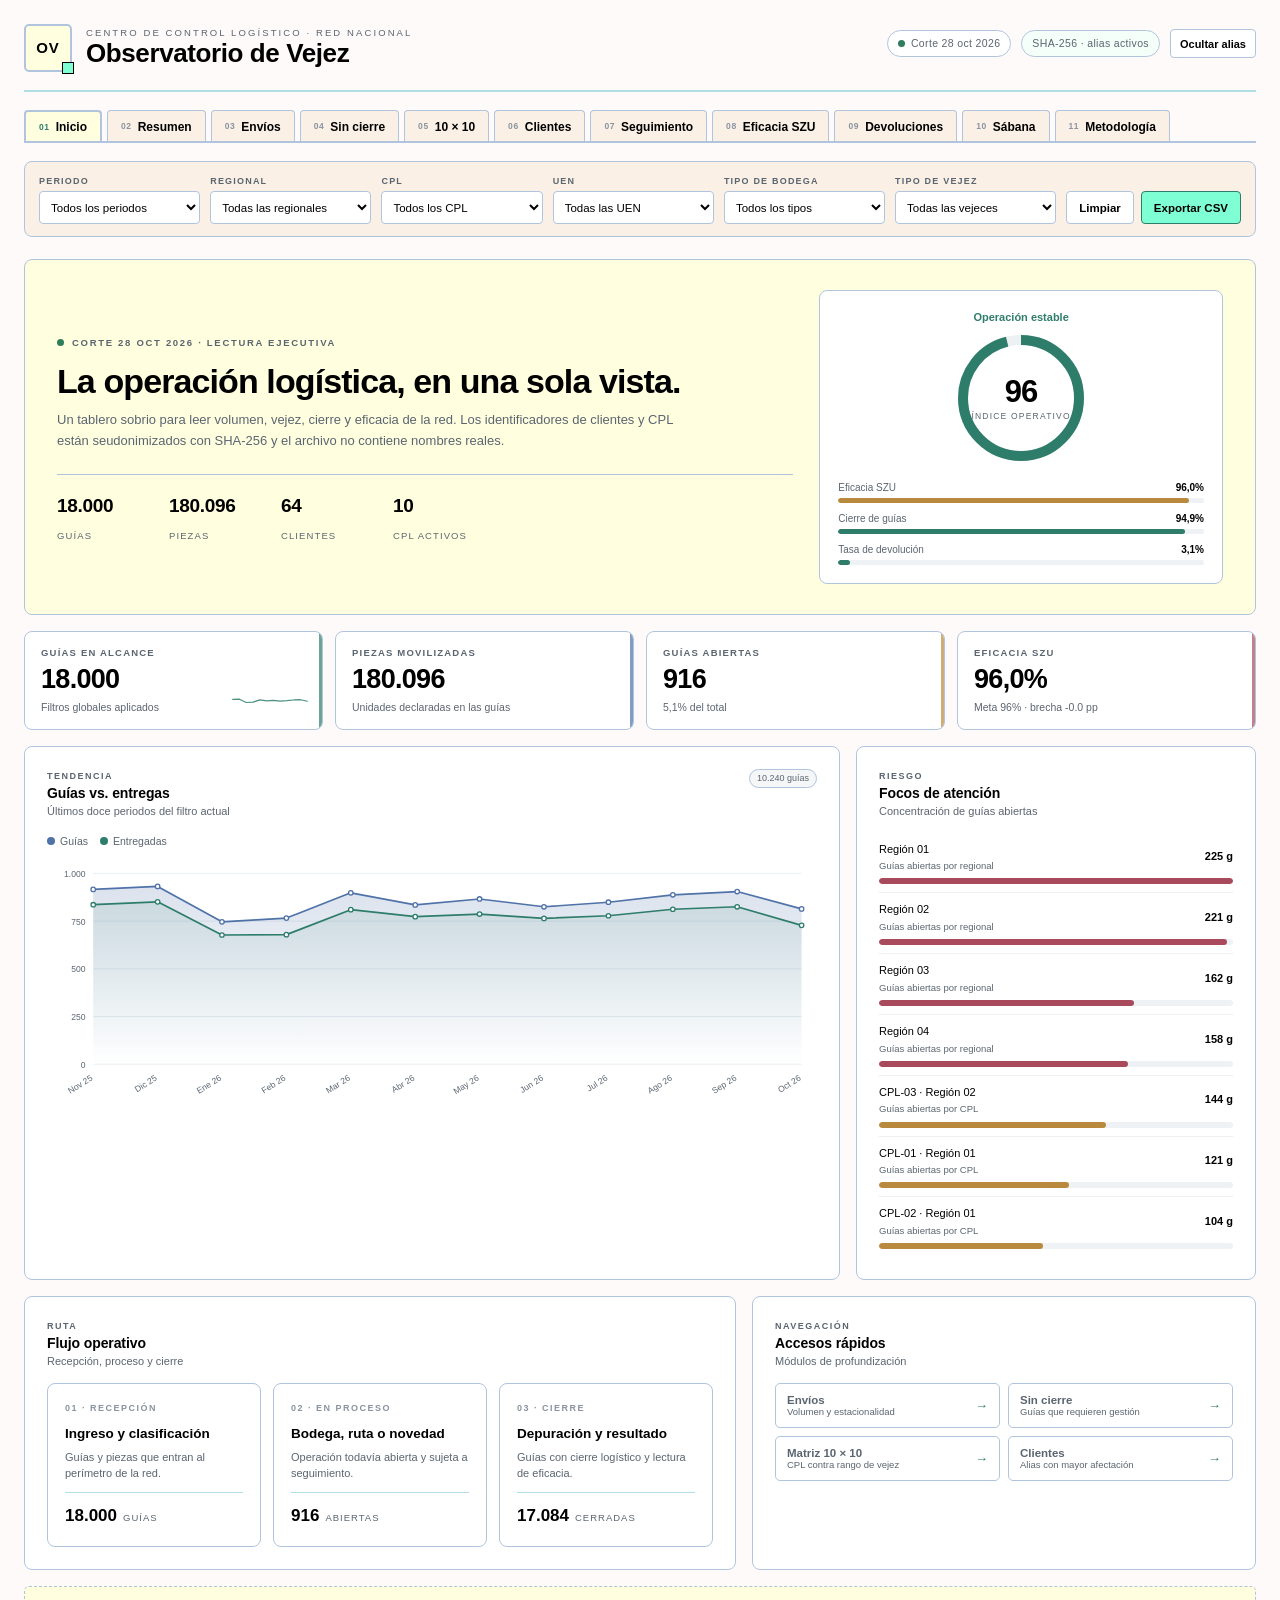
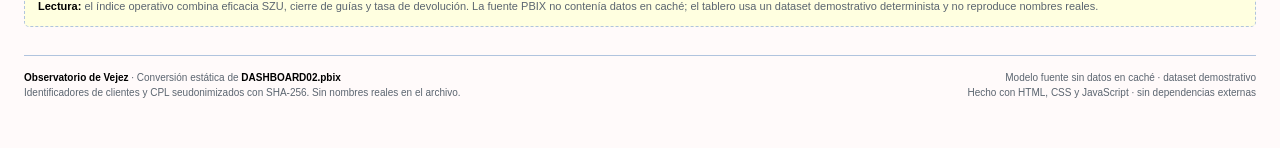
==== Indicadores.html @ df25c001 "Segunda actualizacion de con el contexto informativo" ====
<!DOCTYPE html>
<html lang="es">
<head>
<meta charset="UTF-8">
<meta name="viewport" content="width=device-width, initial-scale=1.0">
<title>Observatorio de Vejez Logística · Centro de Control</title>
<style>
:root{
  --bg:#FFFAFA;
  --surface:#FFFFFF;
  --cream:#FFFFE0;
  --linen:#FAF0E6;
  --mint:#F5FFFA;
  --line:#B0C4DE;
  --line-2:#B0E0E6;
  --aqua:#7FFFD4;
  --ink:#000000;
  --muted:#5B6570;
  --faint:#8A93A0;
  --blue:#4F72A8;
  --teal:#2E7D6B;
  --sand:#B98A3D;
  --rose:#A94A5C;
  --good:#2E7D5B;
  --warn:#9A6B12;
  --bad:#A94452;
  --radius:8px;
  --pad:22px;
}
*{box-sizing:border-box;margin:0;padding:0}
html{scroll-behavior:smooth}
body{
  font-family:Arial,Helvetica,sans-serif;
  background:var(--bg);
  color:var(--ink);
  line-height:1.6;
  -webkit-font-smoothing:antialiased;
}
button,input,select{font-family:inherit}
button{color:inherit}
.app{width:100%;max-width:1460px;margin:0 auto;padding:24px 24px 48px}

/* ---------- Encabezado ---------- */
.topbar{
  display:flex;align-items:flex-start;justify-content:space-between;gap:24px;
  padding-bottom:18px;border-bottom:2px solid var(--line-2);
}
.brand{display:flex;align-items:center;gap:14px;min-width:0}
.brand-mark{
  width:48px;height:48px;flex:0 0 auto;display:grid;place-items:center;
  background:var(--cream);border:2px solid var(--line);border-radius:5px;
  font-size:15px;font-weight:700;letter-spacing:1px;position:relative;
}
.brand-mark::after{
  content:"";position:absolute;right:-4px;bottom:-4px;width:10px;height:10px;
  background:var(--aqua);border:1px solid var(--ink);
}
.eyebrow{font-size:9.5px;text-transform:uppercase;letter-spacing:2.1px;color:var(--muted);line-height:1.3}
h1{font-size:26px;font-weight:600;letter-spacing:-.4px;line-height:1.15}
.top-meta{
  display:flex;align-items:center;gap:10px;flex-wrap:wrap;justify-content:flex-end;
  font-size:11.5px;color:var(--muted);padding-top:5px;
}
.live-dot{
  width:7px;height:7px;border-radius:50%;background:var(--good);display:inline-block;
  animation:pulse 2.2s ease-in-out infinite;
}
@keyframes pulse{0%,100%{opacity:1;transform:scale(1)}50%{opacity:.45;transform:scale(1.35)}}
.badge{
  display:inline-flex;align-items:center;gap:6px;border:1px solid var(--line);
  background:var(--mint);padding:4px 10px;border-radius:999px;font-size:10.5px;
  letter-spacing:.35px;white-space:nowrap;
}
.badge.warm{background:var(--cream)}
.badge.plain{background:#fff}

/* ---------- Pestañas ---------- */
.tabs{
  display:flex;gap:5px;overflow-x:auto;scrollbar-width:thin;
  border-bottom:2px solid var(--line);margin:18px 0 0;padding-bottom:0;
}
.tabs::-webkit-scrollbar{height:4px}
.tabs::-webkit-scrollbar-thumb{background:var(--line);border-radius:4px}
.tab{
  appearance:none;background:var(--linen);border:1px solid var(--line);border-bottom:none;
  padding:9px 13px 8px;border-radius:4px 4px 0 0;cursor:pointer;white-space:nowrap;
  font-size:12px;font-weight:600;line-height:1;display:inline-flex;align-items:center;gap:6px;
  transition:background .18s ease,border-color .18s ease,color .18s ease;
}
.tab .num{font-size:8.5px;letter-spacing:.6px;color:var(--faint);font-weight:700}
.tab:hover{background:var(--cream);border-color:var(--line-2)}
.tab.active{
  background:var(--cream);border:2px solid var(--line);border-bottom:2px solid var(--cream);
  margin-bottom:-2px;font-weight:700;color:var(--ink);
}
.tab.active .num{color:var(--teal)}
.tab:focus-visible,.btn:focus-visible,select:focus-visible,input:focus-visible{outline:2px solid var(--aqua);outline-offset:1px}

/* ---------- Filtros ---------- */
.filterbar{
  display:grid;grid-template-columns:repeat(6,minmax(0,1fr)) auto;gap:10px;align-items:end;
  background:var(--linen);border:1px solid var(--line);border-radius:var(--radius);
  padding:12px 14px;margin:18px 0 22px;
}
.field{min-width:0}
.field label{display:block;font-size:9px;letter-spacing:1.2px;text-transform:uppercase;color:var(--muted);margin-bottom:3px;font-weight:700}
.field select,.field input,.btn{
  width:100%;height:33px;border:1px solid var(--line);background:#fff;border-radius:4px;
  padding:5px 7px;font-size:11.5px;color:var(--ink);min-width:0;
}
.field select{cursor:pointer}
.field select:hover,.field input:hover{border-color:var(--line-2)}
.filter-actions{display:flex;gap:7px;align-items:end}
.btn{
  width:auto;padding:0 12px;background:var(--cream);cursor:pointer;font-weight:600;
  display:inline-flex;align-items:center;justify-content:center;gap:6px;white-space:nowrap;
  transition:background .18s ease,border-color .18s ease;
}
.btn:hover{background:var(--aqua);border-color:var(--line-2)}
.btn.primary{background:var(--aqua);border-color:var(--teal)}
.btn.primary:hover{background:#62e8bc}
.btn.ghost{background:#fff;border-color:var(--line)}
.btn.ghost:hover{background:var(--cream)}
.btn.small{height:29px;font-size:11px;padding:0 9px}

/* ---------- Estructura ---------- */
.view{animation:fadeUp .34s ease both}
@keyframes fadeUp{from{opacity:0;transform:translateY(5px)}to{opacity:1;transform:none}}
.grid{display:grid;grid-template-columns:repeat(12,minmax(0,1fr));gap:16px;margin-bottom:16px}
.span-2{grid-column:span 2}.span-3{grid-column:span 3}.span-4{grid-column:span 4}
.span-5{grid-column:span 5}.span-6{grid-column:span 6}.span-7{grid-column:span 7}
.span-8{grid-column:span 8}.span-9{grid-column:span 9}.span-10{grid-column:span 10}
.span-12{grid-column:span 12}
.card{
  background:var(--surface);border:1px solid var(--line);border-radius:var(--radius);
  padding:var(--pad);min-width:0;position:relative;
}
.card.cream{background:var(--cream)}
.card.linen{background:var(--linen)}
.card.mint{background:var(--mint)}
.card.flat{border-color:var(--line-2)}
.card-head{display:flex;align-items:flex-start;justify-content:space-between;gap:12px;margin-bottom:13px}
.card-title{font-size:14px;font-weight:600;letter-spacing:-.1px;line-height:1.3}
.card-sub{font-size:11px;color:var(--muted);line-height:1.45;margin-top:2px}
.kicker{font-size:9px;text-transform:uppercase;letter-spacing:1.5px;color:var(--muted);font-weight:700}
h2{font-size:34px;font-weight:600;letter-spacing:-.9px;line-height:1.1}
h3{font-size:17px;font-weight:600;letter-spacing:-.2px}
.lead{font-size:13px;color:var(--muted);max-width:660px}
.muted{color:var(--muted)}
.small{font-size:11.5px}
.tiny{font-size:10px}
.strong{font-weight:600}
.spacer{flex:1}
.hr{height:1px;background:var(--line-2);border:0;margin:14px 0}
.actions{display:flex;gap:8px;flex-wrap:wrap;margin-top:18px}

/* ---------- KPIs ---------- */
.kpi-strip{display:grid;grid-template-columns:repeat(4,minmax(0,1fr));gap:12px;margin-bottom:16px}
.kpi-strip.six{grid-template-columns:repeat(6,minmax(0,1fr))}
.kpi{
  background:#fff;border:1px solid var(--line);border-radius:var(--radius);padding:15px 16px;
  min-width:0;display:flex;flex-direction:column;gap:2px;position:relative;overflow:hidden;
}
.kpi::after{content:"";position:absolute;right:0;top:0;width:3px;height:100%;background:var(--line-2);opacity:.7}
.kpi.c-teal::after{background:var(--teal)}.kpi.c-blue::after{background:var(--blue)}
.kpi.c-sand::after{background:var(--sand)}.kpi.c-rose::after{background:var(--rose)}
.kpi-label{font-size:9.5px;text-transform:uppercase;letter-spacing:1.2px;color:var(--muted);font-weight:700;line-height:1.3}
.kpi-value{font-size:27px;font-weight:600;letter-spacing:-.7px;line-height:1.1;font-variant-numeric:tabular-nums;margin-top:4px}
.kpi-value .unit{font-size:12px;font-weight:400;color:var(--muted);letter-spacing:0;margin-left:3px}
.kpi-note{font-size:10.5px;color:var(--muted);line-height:1.35;margin-top:3px;min-height:14px}
.kpi-note b{color:var(--ink)}
.kpi-note .up{color:var(--good);font-weight:700}.kpi-note .down{color:var(--bad);font-weight:700}
.kpi-spark{position:absolute;right:13px;bottom:10px;width:78px;height:24px;opacity:.85}

/* ---------- Héroe ---------- */
.hero{
  display:grid;grid-template-columns:minmax(0,1.55fr) minmax(280px,.85fr);gap:26px;
  background:var(--cream);border:1px solid var(--line);border-radius:var(--radius);
  padding:30px 32px;margin-bottom:16px;align-items:center;
}
.hero-tag{display:inline-flex;align-items:center;gap:8px;font-size:9.5px;text-transform:uppercase;letter-spacing:1.7px;color:var(--muted);font-weight:700;margin-bottom:13px}
.hero h2{max-width:690px;margin-bottom:10px}
.hero .lead{max-width:650px}
.hero-metrics{display:flex;gap:22px;flex-wrap:wrap;margin-top:22px;padding-top:16px;border-top:1px solid var(--line)}
.hero-metrics .hm{min-width:90px}
.hero-metrics .hm b{display:block;font-size:19px;font-weight:600;letter-spacing:-.3px;font-variant-numeric:tabular-nums}
.hero-metrics .hm span{font-size:9.5px;text-transform:uppercase;letter-spacing:1.1px;color:var(--muted)}
.score-card{border:1px solid var(--line);background:#fff;border-radius:var(--radius);padding:18px;text-align:center}
.score-ring{width:138px;height:138px;margin:2px auto 7px;position:relative}
.score-ring svg{width:100%;height:100%;display:block;transform:rotate(-90deg)}
.score-center{position:absolute;inset:0;display:flex;flex-direction:column;align-items:center;justify-content:center;line-height:1}
.score-center b{font-size:31px;font-weight:600;letter-spacing:-1px}
.score-center span{font-size:8.5px;letter-spacing:1.2px;text-transform:uppercase;color:var(--muted);margin-top:5px}
.score-card .status{font-size:11px;font-weight:600;margin-bottom:2px}
.score-lines{display:grid;gap:8px;margin-top:13px;text-align:left}
.score-line{display:grid;grid-template-columns:1fr auto;gap:2px 8px;font-size:10px;color:var(--muted)}
.score-line .track{grid-column:1/-1;height:5px;background:#EEF2F5;border-radius:99px;overflow:hidden}
.score-line .fill{height:100%;background:var(--teal);border-radius:99px}
.score-line .fill.warn{background:var(--sand)}
.score-line .fill.bad{background:var(--rose)}
.score-line b{color:var(--ink);font-weight:600}

/* ---------- Flujo / accesos ---------- */
.flow{display:grid;grid-template-columns:repeat(3,minmax(0,1fr));gap:12px}
.flow-step{border:1px solid var(--line);background:#fff;border-radius:var(--radius);padding:17px;position:relative}
.flow-step .step{font-size:9px;letter-spacing:1.5px;color:var(--faint);font-weight:700;margin-bottom:8px}
.flow-step h4{font-size:13.5px;font-weight:600;margin-bottom:4px}
.flow-step p{font-size:11px;color:var(--muted);line-height:1.5}
.flow-step .metric{display:flex;align-items:baseline;gap:6px;margin-top:10px;padding-top:9px;border-top:1px solid var(--line-2)}
.flow-step .metric b{font-size:17px;font-weight:600}
.flow-step .metric span{font-size:9.5px;text-transform:uppercase;letter-spacing:1px;color:var(--muted)}
.quick{display:grid;grid-template-columns:repeat(2,minmax(0,1fr));gap:8px}
.quick button{
  text-align:left;border:1px solid var(--line);background:#fff;border-radius:5px;padding:10px 11px;
  cursor:pointer;transition:background .16s ease,border-color .16s ease;display:flex;align-items:center;justify-content:space-between;gap:8px;
}
.quick button:hover{background:var(--mint);border-color:var(--line-2)}
.quick b{font-size:11.5px;font-weight:600;display:block}
.quick span{font-size:9.5px;color:var(--muted);display:block}
.quick .arrow{font-size:13px;color:var(--teal)}

/* ---------- Gráficos ---------- */
.chart{width:100%;min-height:80px;position:relative}
.chart svg{display:block;width:100%;height:auto;overflow:visible}
.legend{display:flex;flex-wrap:wrap;gap:12px;margin:2px 0 8px;font-size:10.5px;color:var(--muted)}
.legend .item{display:inline-flex;align-items:center;gap:5px;white-space:nowrap}
.legend .dot{width:8px;height:8px;border-radius:50%;display:inline-block;flex:0 0 auto}
.legend .sq{width:8px;height:8px;border-radius:1px;display:inline-block;flex:0 0 auto}
.legend b{color:var(--ink);font-weight:600}
.hbar{display:grid;gap:7px}
.hbar-row{display:grid;grid-template-columns:minmax(82px,132px) minmax(60px,1fr) 58px;align-items:center;gap:9px;font-size:11px}
.hbar-row .lbl{color:var(--ink);font-weight:600;white-space:nowrap;overflow:hidden;text-overflow:ellipsis;display:flex;align-items:center;gap:5px}
.hbar-row .lbl .sub{color:var(--muted);font-weight:400;font-size:9.5px}
.hbar-track{height:8px;background:#EDF1F4;border-radius:99px;overflow:hidden;min-width:40px}
.hbar-fill{height:100%;border-radius:99px;background:var(--teal);transition:width .5s ease}
.hbar-row .val{text-align:right;font-weight:600;font-variant-numeric:tabular-nums;white-space:nowrap}
.hbar-row .val span{font-weight:400;color:var(--muted);font-size:9.5px;margin-left:3px}
.donut-flex{display:flex;align-items:center;gap:20px;flex-wrap:wrap}
.donut-svg{width:150px;height:150px;flex:0 0 auto;position:relative}
.donut-svg svg{width:100%;height:100%;display:block;transform:rotate(-90deg)}
.donut-center{position:absolute;inset:0;display:flex;flex-direction:column;align-items:center;justify-content:center;line-height:1}
.donut-center b{font-size:21px;font-weight:600;letter-spacing:-.4px}
.donut-center span{font-size:8.5px;letter-spacing:1px;text-transform:uppercase;color:var(--muted);margin-top:4px}
.donut-legend{flex:1 1 150px;min-width:130px;display:grid;gap:7px}
.dl-row{display:grid;grid-template-columns:9px 1fr auto;gap:7px;align-items:center;font-size:10.5px}
.dl-row .dot{width:8px;height:8px;border-radius:50%}
.dl-row .name{color:var(--muted);white-space:nowrap;overflow:hidden;text-overflow:ellipsis}
.dl-row .val{font-weight:600;font-variant-numeric:tabular-nums;white-space:nowrap}
.dl-row .val span{color:var(--muted);font-weight:400;margin-left:3px;font-size:9.5px}
.rings{display:flex;gap:16px;flex-wrap:wrap;justify-content:space-around;align-items:center}
.ring-item{display:flex;flex-direction:column;align-items:center;gap:4px;min-width:82px}
.ring-item svg{width:78px;height:78px;transform:rotate(-90deg)}
.ring-item .ring-wrap{position:relative}
.ring-item .ring-center{position:absolute;inset:0;display:flex;align-items:center;justify-content:center;font-size:15px;font-weight:600}
.ring-item .ring-label{font-size:10px;color:var(--muted);text-align:center;line-height:1.3}
.ring-item .ring-label b{display:block;color:var(--ink);font-weight:600;font-size:10.5px}
.gauge-wrap{display:flex;flex-direction:column;align-items:center}
.gauge-svg{width:100%;max-width:300px;height:auto;display:block}
.bullet-wrap{padding:8px 2px}
.bullet-track{height:12px;background:#EDF1F4;border-radius:99px;position:relative;overflow:visible}
.bullet-fill{height:100%;border-radius:99px;background:var(--teal)}
.bullet-target{position:absolute;top:-5px;bottom:-5px;width:2px;background:var(--ink)}
.bullet-marker{position:absolute;top:50%;width:15px;height:15px;background:#fff;border:2px solid var(--ink);border-radius:50%;transform:translate(-50%,-50%)}
.bullet-labels{display:flex;justify-content:space-between;font-size:9.5px;color:var(--muted);margin-top:9px}

/* ---------- Tablas / heatmap ---------- */
.heat-wrap{overflow:auto;border:1px solid var(--line-2);border-radius:4px;max-width:100%}
table.heat{border-collapse:separate;border-spacing:0;width:100%;min-width:660px;font-size:11px;font-variant-numeric:tabular-nums}
table.heat th,table.heat td{padding:7px 8px;border-bottom:1px solid #E8EDF1;text-align:center;white-space:nowrap}
table.heat thead th{background:var(--cream);color:var(--muted);font-size:9px;letter-spacing:.7px;text-transform:uppercase;font-weight:700;position:sticky;top:0;z-index:2}
table.heat th.rowh,table.heat td.rowh{text-align:left;font-weight:600;background:#fff;position:sticky;left:0;z-index:1;border-right:1px solid var(--line-2);min-width:120px}
table.heat thead th.rowh{z-index:4;background:var(--cream)}
table.heat td.cell{color:var(--ink);font-weight:600;transition:box-shadow .12s ease}
table.heat td.cell.hl,table.heat th.colhl{box-shadow:inset 0 0 0 1px var(--ink)}
table.heat tfoot td{background:var(--linen);font-weight:700;border-top:1px solid var(--line);border-bottom:none}
table.heat .rowh small{display:block;font-weight:400;font-size:9px;color:var(--muted)}
table.data.compact{min-width:720px}
.data-table-wrap.scroll-y{max-height:660px}
.heat-note{display:flex;align-items:center;gap:10px;font-size:10px;color:var(--muted);margin-top:8px;flex-wrap:wrap}
.heat-scale{width:90px;height:6px;border-radius:99px;background:linear-gradient(90deg,rgba(46,125,107,.08),rgba(46,125,107,.9))}
.data-table-wrap{overflow:auto;border:1px solid var(--line-2);border-radius:4px}
table.data{width:100%;border-collapse:collapse;min-width:860px;font-size:11px}
table.data thead th{
  background:var(--cream);text-align:left;text-transform:uppercase;letter-spacing:.8px;font-size:8.5px;
  color:var(--muted);font-weight:700;padding:9px 10px;border-bottom:1px solid var(--line);position:sticky;top:0;z-index:2;
}
table.data td{padding:8px 10px;border-bottom:1px solid #EDF1F4;vertical-align:middle}
table.data tbody tr:hover{background:var(--mint)}
table.data td.num{text-align:right;font-variant-numeric:tabular-nums;font-weight:600}
table.data td .alias{font-weight:600;letter-spacing:.2px}
table.data td .alias small{display:block;color:var(--muted);font-size:9px;font-weight:400;letter-spacing:0}
.badge-state{display:inline-block;padding:2px 7px;border-radius:99px;font-size:9px;font-weight:600;border:1px solid var(--line);background:var(--mint);white-space:nowrap}
.badge-state.good{background:#EFF8F3;border-color:#A9CFBC;color:var(--good)}
.badge-state.warn{background:#FFF8E6;border-color:#D8C08A;color:var(--warn)}
.badge-state.bad{background:#FBEDEF;border-color:#D8A9B2;color:var(--bad)}
.badge-state.neutral{background:#F4F6F8;border-color:var(--line);color:var(--muted)}
.seg{display:inline-block;font-size:8.5px;text-transform:uppercase;letter-spacing:.7px;color:var(--muted);border-left:1px solid var(--line);padding-left:5px;margin-left:4px}
.pagination{display:flex;align-items:center;justify-content:space-between;gap:10px;margin-top:12px;flex-wrap:wrap}
.pagination .pages{display:flex;gap:5px;align-items:center}
.page-btn{min-width:29px;height:29px;border:1px solid var(--line);background:#fff;border-radius:4px;cursor:pointer;font-size:11px;padding:0 7px}
.page-btn:hover{background:var(--cream)}
.page-btn.active{background:var(--cream);border-color:var(--ink);font-weight:700}
.page-btn:disabled{opacity:.4;cursor:not-allowed}
.toolbar{display:flex;gap:8px;align-items:end;flex-wrap:wrap;margin-bottom:12px}
.toolbar .field{min-width:150px}
.toolbar .field.grow{flex:1 1 220px}

/* ---------- Avisos / notas ---------- */
.note{
  background:var(--cream);border:1px dashed var(--line);border-radius:5px;padding:11px 13px;
  font-size:11px;color:var(--muted);line-height:1.55;
}
.note b{color:var(--ink)}
.alert-list{display:grid;gap:8px}
.alert{display:grid;grid-template-columns:4px 1fr auto;gap:10px;align-items:center;border:1px solid var(--line-2);background:#fff;border-radius:5px;padding:9px 11px;font-size:11px}
.alert .bar{width:4px;height:100%;min-height:24px;border-radius:99px;background:var(--sand)}
.alert.bad .bar{background:var(--rose)}.alert.good .bar{background:var(--good)}
.alert b{font-weight:600}
.alert span{color:var(--muted);font-size:10.5px}
.alert .tag{font-size:9px;color:var(--muted);white-space:nowrap}
.tabs2{display:inline-flex;border:1px solid var(--line);border-radius:5px;overflow:hidden;background:var(--linen);margin-bottom:14px;flex-wrap:wrap}
.tabs2 button{appearance:none;border:0;background:transparent;padding:8px 13px;font-size:11px;font-weight:600;cursor:pointer;color:var(--muted);border-right:1px solid var(--line)}
.tabs2 button:last-child{border-right:0}
.tabs2 button.active{background:#fff;color:var(--ink)}
.tabs2 button:hover{background:var(--cream)}
.empty{display:flex;flex-direction:column;align-items:center;justify-content:center;gap:6px;min-height:140px;color:var(--muted);font-size:12px;text-align:center;border:1px dashed var(--line);border-radius:5px;background:var(--mint);padding:18px}
.empty b{color:var(--ink);font-weight:600}
.formula{font-family:"Courier New",monospace;background:var(--linen);border:1px solid var(--line-2);padding:7px 9px;border-radius:4px;font-size:11px;overflow:auto}
.source-list{display:grid;gap:6px;font-size:11px}
.source-list .row{display:flex;justify-content:space-between;gap:12px;padding:6px 0;border-bottom:1px solid #EDF1F4}
.source-list .row:last-child{border-bottom:0}
.source-list .row span{color:var(--muted);text-align:right}
.privacy-demo{display:flex;align-items:center;gap:8px;flex-wrap:wrap;font-size:11px}
.hash{font-family:"Courier New",monospace;font-size:10.5px;background:#fff;border:1px solid var(--line);border-radius:4px;padding:3px 6px;word-break:break-all}
.footer{
  border-top:1px solid var(--line);margin-top:28px;padding-top:14px;display:flex;justify-content:space-between;
  gap:14px;flex-wrap:wrap;font-size:10px;color:var(--muted);line-height:1.5;
}
.footer b{color:var(--ink);font-weight:600}

/* ---------- Tooltip ---------- */
.tip{
  position:fixed;z-index:100;pointer-events:none;opacity:0;transform:translateY(4px);
  background:#fff;border:1px solid var(--line);border-radius:4px;padding:6px 8px;
  font-size:10.5px;line-height:1.45;box-shadow:0 5px 16px rgba(0,0,0,.08);
  max-width:270px;transition:opacity .12s ease,transform .12s ease;
}
.tip.show{opacity:1;transform:none}
.tip b{font-weight:700}

/* ---------- Utilidades ---------- */
.sr-only{position:absolute;width:1px;height:1px;padding:0;margin:-1px;overflow:hidden;clip:rect(0,0,0,0);white-space:nowrap;border:0}
.nowrap{white-space:nowrap}
.text-right{text-align:right}
.text-center{text-align:center}
.mt-6{margin-top:6px}.mt-10{margin-top:10px}.mt-14{margin-top:14px}.mt-18{margin-top:18px}
.mb-0{margin-bottom:0}
.split2{display:grid;grid-template-columns:repeat(2,minmax(0,1fr));gap:14px}
.mini-progress{height:6px;background:#EEF2F5;border-radius:99px;overflow:hidden;margin-top:5px}
.mini-progress i{display:block;height:100%;border-radius:99px;background:var(--teal)}
.risk-row{display:grid;grid-template-columns:minmax(0,1fr) auto;gap:1px 10px;align-items:center;padding:8px 0;border-bottom:1px solid #EDF1F4;font-size:11px}
.risk-row:last-child{border-bottom:0}
.risk-row .meta{grid-column:1;color:var(--muted);font-size:9.5px}
.risk-row .val{grid-column:2;grid-row:1;font-weight:600;font-variant-numeric:tabular-nums}
.risk-row .track{grid-column:1/-1;margin-top:4px}
.pill{display:inline-flex;align-items:center;gap:4px;border:1px solid var(--line);background:#fff;border-radius:99px;padding:2px 7px;font-size:9px;line-height:1.4;white-space:nowrap}
.pill.warn{background:var(--cream);border-color:#D8C08A;color:var(--warn)}
.pill.bad{background:#FBEDEF;border-color:#D8A9B2;color:var(--bad)}
.pill.good{background:#EFF8F3;border-color:#A9CFBC;color:var(--good)}
.pill.muted{background:#F4F6F8;color:var(--muted)}
.stat-pair{display:grid;grid-template-columns:repeat(2,minmax(0,1fr));gap:10px}
.stat-pair .stat{border:1px solid var(--line-2);border-radius:5px;padding:10px;background:#fff}
.stat-pair .stat b{display:block;font-size:19px;font-weight:600;line-height:1.2}
.stat-pair .stat span{font-size:9.5px;text-transform:uppercase;letter-spacing:.8px;color:var(--muted)}
.table-note{font-size:10px;color:var(--muted);margin-top:8px;line-height:1.45}
.check-line{display:flex;align-items:flex-start;gap:8px;font-size:11px;color:var(--muted);line-height:1.5}
.check-line .mark{width:15px;height:15px;flex:0 0 auto;display:grid;place-items:center;border:1px solid var(--line);border-radius:3px;background:var(--mint);font-size:10px;font-weight:700;color:var(--teal);margin-top:1px}

/* ---------- Responsive ---------- */
@media (max-width:1180px){
  .filterbar{grid-template-columns:repeat(3,minmax(0,1fr))}
  .filter-actions{grid-column:span 3;justify-content:flex-end}
  .kpi-strip.six{grid-template-columns:repeat(3,minmax(0,1fr))}
  .hero{grid-template-columns:1fr;gap:18px}
  .span-3,.span-4,.span-5{grid-column:span 6}
  .span-7,.span-8,.span-9,.span-10{grid-column:span 12}
}
@media (max-width:860px){
  .app{padding:16px 14px 34px}
  .topbar{flex-direction:column;gap:10px}
  .top-meta{justify-content:flex-start}
  h1{font-size:22px}
  h2{font-size:27px}
  .filterbar{grid-template-columns:repeat(2,minmax(0,1fr))}
  .filter-actions{grid-column:span 2}
  .kpi-strip,.kpi-strip.six{grid-template-columns:repeat(2,minmax(0,1fr))}
  .grid{gap:12px}
  .span-3,.span-4,.span-5,.span-6,.span-7,.span-8,.span-9,.span-10{grid-column:span 12}
  .flow{grid-template-columns:1fr}
  .quick{grid-template-columns:1fr}
  .split2,.stat-pair{grid-template-columns:1fr}
  .card{padding:17px}
  .hero{padding:22px 20px}
  .hero-metrics{gap:16px}
  .hero-metrics .hm{min-width:76px}
  .hbar-row{grid-template-columns:minmax(74px,110px) minmax(50px,1fr) 52px}
}
@media (max-width:520px){
  .kpi-strip,.kpi-strip.six{grid-template-columns:1fr}
  .filterbar{grid-template-columns:1fr}
  .filter-actions{grid-column:span 1;justify-content:stretch}
  .filter-actions .btn{flex:1}
  .hero h2{font-size:24px}
  .top-meta{font-size:10.5px}
  .tab{padding:8px 10px;font-size:11px}
  .donut-flex{gap:12px}
  .donut-svg{width:128px;height:128px}
}
@media (prefers-reduced-motion:reduce){
  *,*::before,*::after{animation-duration:.001ms !important;animation-iteration-count:1 !important;transition-duration:.001ms !important;scroll-behavior:auto !important}
}
</style>
</head>
<body>
<div class="app">
  <header class="topbar">
    <div class="brand">
      <div class="brand-mark" aria-hidden="true">OV</div>
      <div>
        <p class="eyebrow">Centro de control logístico · Red nacional</p>
        <h1>Observatorio de Vejez</h1>
      </div>
    </div>
    <div class="top-meta">
      <span class="badge plain"><span class="live-dot"></span> Corte 28 oct 2026</span>
      <span class="badge" id="privacyBadge">SHA-256 · alias activos</span>
      <button class="btn ghost small" id="privacyToggle" type="button">Ocultar alias</button>
    </div>
  </header>

  <nav class="tabs" id="tabs" role="tablist" aria-label="Módulos del tablero"></nav>

  <section class="filterbar" aria-label="Filtros globales">
    <div class="field">
      <label for="fYear">Periodo</label>
      <select id="fYear"></select>
    </div>
    <div class="field">
      <label for="fRegion">Regional</label>
      <select id="fRegion"></select>
    </div>
    <div class="field">
      <label for="fCpl">CPL</label>
      <select id="fCpl"></select>
    </div>
    <div class="field">
      <label for="fUen">UEN</label>
      <select id="fUen"></select>
    </div>
    <div class="field">
      <label for="fTipo">Tipo de bodega</label>
      <select id="fTipo"></select>
    </div>
    <div class="field">
      <label for="fVejez">Tipo de vejez</label>
      <select id="fVejez"></select>
    </div>
    <div class="filter-actions">
      <button class="btn ghost" id="resetFilters" type="button">Limpiar</button>
      <button class="btn primary" id="exportView" type="button">Exportar CSV</button>
    </div>
  </section>

  <main id="view" class="view" role="tabpanel" aria-live="polite"></main>

  <footer class="footer">
    <div>
      <b>Observatorio de Vejez</b> · Conversión estática de <b>DASHBOARD02.pbix</b><br>
      Identificadores de clientes y CPL seudonimizados con SHA-256. Sin nombres reales en el archivo.
    </div>
    <div class="text-right">
      Modelo fuente sin datos en caché · dataset demostrativo<br>
      Hecho con HTML, CSS y JavaScript · sin dependencias externas
    </div>
  </footer>
</div>
<div class="tip" id="tip" role="status" aria-live="polite"></div>
<script>
'use strict';

/* ============================================================
   1. Utilidades criptográficas y de formato
   ============================================================ */
const PRIVACY_SALT = 'OV-PRIV-2026|DASHBOARD02';

/* SHA-256 síncrono (implementación compacta, sin dependencias) */
function sha256(ascii) {
  function rightRotate(value, amount) {
    return (value >>> amount) | (value << (32 - amount));
  }
  var mathPow = Math.pow;
  var maxWord = mathPow(2, 32);
  var lengthProperty = 'length';
  var i, j;
  var result = '';
  var words = [];
  var asciiBitLength = ascii[lengthProperty] * 8;
  var hash = sha256.h = sha256.h || [];
  var k = sha256.k = sha256.k || [];
  var primeCounter = k[lengthProperty];
  var isComposite = {};
  for (var candidate = 2; primeCounter < 64; candidate++) {
    if (!isComposite[candidate]) {
      for (i = 0; i < 313; i += candidate) isComposite[i] = candidate;
      hash[primeCounter] = (mathPow(candidate, .5) * maxWord) | 0;
      k[primeCounter++] = (mathPow(candidate, 1 / 3) * maxWord) | 0;
    }
  }
  ascii += '\x80';
  while (ascii[lengthProperty] % 64 - 56) ascii += '\x00';
  for (i = 0; i < ascii[lengthProperty]; i++) {
    j = ascii.charCodeAt(i);
    if (j >> 8) return '';
    words[i >> 2] |= j << ((3 - i) % 4) * 8;
  }
  words[words[lengthProperty]] = ((asciiBitLength / maxWord) | 0);
  words[words[lengthProperty]] = (asciiBitLength);
  for (j = 0; j < words[lengthProperty];) {
    var w = words.slice(j, j += 16);
    var oldHash = hash;
    hash = hash.slice(0, 8);
    for (i = 0; i < 64; i++) {
      var w15 = w[i - 15], w2 = w[i - 2];
      var a = hash[0], e = hash[4];
      var temp1 = hash[7]
        + (rightRotate(e, 6) ^ rightRotate(e, 11) ^ rightRotate(e, 25))
        + ((e & hash[5]) ^ ((~e) & hash[6]))
        + k[i]
        + (w[i] = (i < 16) ? w[i] : (
          w[i - 16]
          + (rightRotate(w15, 7) ^ rightRotate(w15, 18) ^ (w15 >>> 3))
          + w[i - 7]
          + (rightRotate(w2, 17) ^ rightRotate(w2, 19) ^ (w2 >>> 10))
        ) | 0);
      var temp2 = (rightRotate(a, 2) ^ rightRotate(a, 13) ^ rightRotate(a, 22))
        + ((a & hash[1]) ^ (a & hash[2]) ^ (hash[1] & hash[2]));
      hash = [(temp1 + temp2) | 0].concat(hash);
      hash[4] = (hash[4] + temp1) | 0;
    }
    for (i = 0; i < 8; i++) hash[i] = (hash[i] + oldHash[i]) | 0;
  }
  for (i = 0; i < 8; i++) {
    for (j = 3; j + 1; j--) {
      var b = (hash[i] >> (j * 8)) & 255;
      result += ((b < 16) ? '0' : '') + b.toString(16);
    }
  }
  return result;
}

/* ============================================================
   2. Constantes del modelo
   ============================================================ */
const CUTOFF = new Date(2026, 9, 28, 23, 59, 59);
const DATA_START = new Date(2025, 0, 1);
const MESES = ['Ene', 'Feb', 'Mar', 'Abr', 'May', 'Jun', 'Jul', 'Ago', 'Sep', 'Oct', 'Nov', 'Dic'];
const MESES_LARGO = ['Enero', 'Febrero', 'Marzo', 'Abril', 'Mayo', 'Junio', 'Julio', 'Agosto', 'Septiembre', 'Octubre', 'Noviembre', 'Diciembre'];

const REGIONS = ['R1', 'R2', 'R3', 'R4', 'R5'];
const REGION_LABEL = { R1: 'Región 01', R2: 'Región 02', R3: 'Región 03', R4: 'Región 04', R5: 'Región 05' };

const CPLS = [
  { id: 'C01', reg: 'R1', w: 14 },
  { id: 'C02', reg: 'R1', w: 9 },
  { id: 'C03', reg: 'R2', w: 13 },
  { id: 'C04', reg: 'R2', w: 8 },
  { id: 'C05', reg: 'R3', w: 11 },
  { id: 'C06', reg: 'R3', w: 7 },
  { id: 'C07', reg: 'R4', w: 10 },
  { id: 'C08', reg: 'R4', w: 7 },
  { id: 'C09', reg: 'R5', w: 9 },
  { id: 'C10', reg: 'R5', w: 6 }
];
const CPL_BY_ID = Object.fromEntries(CPLS.map(c => [c.id, c]));
const CPL_INDEX = Object.fromEntries(CPLS.map((c, i) => [c.id, i]));
const CPL_LABEL = id => 'CPL-' + id.slice(1);
const UENS = ['DOCUMENTOS', 'MERCANCIAS', 'VALORES'];
const UEN_W = [44, 36, 20];
const TIPOS_BODEGA = ['Primaria', 'Secundaria'];
const TIPO_W = [62, 38];
const RANGOS = [
  { label: '0 d', min: 0, max: 0 },
  { label: '1–2 d', min: 1, max: 2 },
  { label: '3–4 d', min: 3, max: 4 },
  { label: '5–6 d', min: 5, max: 6 },
  { label: '7–8 d', min: 7, max: 8 },
  { label: '9–10 d', min: 9, max: 10 },
  { label: '11–15 d', min: 11, max: 15 },
  { label: '16–20 d', min: 16, max: 20 },
  { label: '21–30 d', min: 21, max: 30 },
  { label: '+30 d', min: 31, max: 9999 }
];
const RANGE_LABELS = RANGOS.map(r => r.label);
const ESTADOS = ['Entregado', 'En bodega', 'En tránsito', 'Novedad', 'Devuelto', 'Cancelado'];
const ESTADO_W = [91, 3, 1, 1.3, 2.9, 0.8];
const SEGMENTOS = ['Retail', 'Corporativo', 'Pyme', 'Gobierno'];
const SEGMENTO_W = [46, 24, 20, 10];
const CLASES = ['A', 'B', 'C'];
const CLASE_W = [26, 45, 29];
const PAGOS = ['Contado', 'COD', 'LPC'];
const PAGO_W = [42, 33, 25];
const TIEMPOS = ['0–24 h', '24–48 h', '48–72 h', '+72 h'];
const CONCEPTOS = ['RECOLECCIÓN', 'CLASIFICACIÓN', 'SALIDA A RUTA', 'ENTREGA', 'NOVEDAD', 'DEVOLUCIÓN'];
const HOURS = Array.from({ length: 15 }, (_, i) => i + 6);
const HOUR_W = [2, 3, 4, 6, 7, 6, 5, 5, 6, 7, 7, 6, 5, 4, 3];
const COLORS = ['#2E7D6B', '#4F72A8', '#B98A3D', '#A94A5C', '#6D8FB8', '#7FB7A8', '#9A8C6A', '#8C7A9E'];
const REGION_INDEX = Object.fromEntries(REGIONS.map((r, i) => [r, i]));
const UEN_INDEX = Object.fromEntries(UENS.map((u, i) => [u, i]));
const TIPO_INDEX = Object.fromEntries(TIPOS_BODEGA.map((t, i) => [t, i]));
const ESTADO_INDEX = Object.fromEntries(ESTADOS.map((e, i) => [e, i]));
const PAGO_INDEX = Object.fromEntries(PAGOS.map((p, i) => [p, i]));
const TIEMPO_INDEX = Object.fromEntries(TIEMPOS.map((t, i) => [t, i]));

const CLIENT_COUNT = 64;
const TOTAL_RECORDS = 18000;

const RENDER_MAP = {};

/* ============================================================
   3. Estado global
   ============================================================ */
const state = {
  tab: 'inicio',
  year: 'all',
  region: 'all',
  cpl: 'all',
  uen: 'all',
  tipo: 'all',
  vejez: 'all',
  hideAliases: false,
  effSub: 'panel',
  clientQuery: '',
  sabanaSearch: '',
  sabanaEstado: 'all',
  sabanaSort: 'date',
  page: 1,
  pageSize: 15
};
let current = [];
let uid = 0;

/* ============================================================
   4. Generación de datos demostrativos
   ============================================================ */
function mulberry32(seed) {
  return function () {
    seed |= 0; seed = seed + 0x6D2B79F5 | 0;
    let t = Math.imul(seed ^ seed >>> 15, 1 | seed);
    t = t + Math.imul(t ^ t >>> 7, 61 | t) ^ t;
    return ((t ^ t >>> 14) >>> 0) / 4294967296;
  };
}
const rand = mulberry32(20261028);

function pickIndex(weights) {
  const total = weights.reduce((a, b) => a + b, 0);
  let r = rand() * total;
  for (let i = 0; i < weights.length; i++) {
    r -= weights[i];
    if (r <= 0) return i;
  }
  return weights.length - 1;
}
function pick(arr, weights) { return arr[pickIndex(weights)]; }
function randInt(min, max) { return min + Math.floor(rand() * (max - min + 1)); }
function pad2(n) { return String(n).padStart(2, '0'); }
function daysInMonth(y, m) { return new Date(y, m + 1, 0).getDate(); }
function rangeIndexFromDays(d) {
  for (let i = 0; i < RANGOS.length; i++) {
    if (d >= RANGOS[i].min && d <= RANGOS[i].max) return i;
  }
  return RANGOS.length - 1;
}
function guideCode(n) {
  return 'GD-' + (((n * 2654435761) >>> 0).toString(16).toUpperCase().padStart(8, '0'));
}

/* Metadatos de clientes: nunca se guarda un nombre real. */
const CLIENTS = Array.from({ length: CLIENT_COUNT }, (_, i) => {
  const seg = pick(SEGMENTOS, SEGMENTO_W);
  const cls = pick(CLASES, CLASE_W);
  const weight = 1 / Math.pow(i + 1, 0.82) * (0.82 + rand() * 0.36);
  return { idx: i, id: 'CLI' + (1040 + i), seg, cls, weight };
});
const CLIENT_TOTAL_W = CLIENTS.reduce((a, b) => a + b.weight, 0);
CLIENTS.forEach(c => { c.weight = c.weight / CLIENT_TOTAL_W; });
const CLIENT_BY_IDX = CLIENTS;
const CLIENT_W = CLIENTS.map(c => c.weight);
CLIENTS.forEach(c => {
  c.alias = 'CLI-' + sha256(PRIVACY_SALT + '|' + c.id + '|' + c.seg + '|' + c.cls).slice(0, 6).toUpperCase();
});

/* Bodegas seudónimas por CPL. */
const BODEGAS = [];
CPLS.forEach((c, ci) => {
  BODEGAS.push({ id: 'B' + pad2(ci * 2 + 1), cpl: c.id, reg: c.reg });
  BODEGAS.push({ id: 'B' + pad2(ci * 2 + 2), cpl: c.id, reg: c.reg });
});

/* Meses con estacionalidad y crecimiento 2026. */
const MONTH_DEFS = [];
for (let y = 2025; y <= 2026; y++) {
  for (let m = 0; m < 12; m++) {
    if (y === 2026 && m > 9) break;
    const seasonal = [0.90, 0.92, 1.00, 1.02, 1.00, 0.96, 0.98, 1.00, 1.04, 1.10, 1.18, 1.24][m];
    const growth = y === 2025 ? 1 : 1.12;
    const partial = (y === 2026 && m === 9) ? 28 / 31 : 1;
    MONTH_DEFS.push({ y, m, w: seasonal * growth * partial });
  }
}
const MONTH_W = MONTH_DEFS.map(d => d.w);

function sampleOpenDays() {
  const r = rand();
  if (r < 0.06) return 1;
  if (r < 0.22) return randInt(2, 3);
  if (r < 0.40) return randInt(4, 6);
  if (r < 0.54) return randInt(7, 8);
  if (r < 0.65) return randInt(9, 10);
  if (r < 0.80) return randInt(11, 15);
  if (r < 0.90) return randInt(16, 20);
  if (r < 0.97) return randInt(21, 30);
  return randInt(31, 76);
}

function buildData() {
  const data = [];
  for (let n = 0; n < TOTAL_RECORDS; n++) {
    const md = MONTH_DEFS[pickIndex(MONTH_W)];
    const maxDay = (md.y === 2026 && md.m === 9) ? 28 : daysInMonth(md.y, md.m);
    let day = randInt(1, maxDay);
    let date = new Date(md.y, md.m, day);
    let dow = date.getDay();
    for (let k = 0; k < 4; k++) {
      if (dow === 0 && rand() < 0.66) {
        day = randInt(1, maxDay); date = new Date(md.y, md.m, day); dow = date.getDay();
      } else if (dow === 6 && rand() < 0.28) {
        day = randInt(1, maxDay); date = new Date(md.y, md.m, day); dow = date.getDay();
      } else break;
    }

    const cpl = CPLS[pickIndex(CPLS.map(c => c.w))];
    const bodega = BODEGAS.filter(b => b.cpl === cpl.id)[rand() < 0.58 ? 0 : 1];
    const uen = UENS[pickIndex(UEN_W)];
    const tipoBodega = pick(TIPOS_BODEGA, TIPO_W);
    const client = CLIENTS[pickIndex(CLIENT_W)];
    const estado = pick(ESTADOS, ESTADO_W);
    const isOpen = estado === 'En bodega' || estado === 'En tránsito' || estado === 'Novedad';

    let dias;
    if (isOpen) {
      dias = sampleOpenDays();
    } else if (estado === 'Entregado') {
      dias = Math.floor(Math.pow(rand(), 2.1) * 18);
    } else if (estado === 'En tránsito') {
      dias = randInt(1, 6);
    } else {
      dias = randInt(2, 48);
    }
    if (isOpen && dias < 1) dias = 1;

    let pz;
    if (uen === 'VALORES') pz = randInt(1, 4);
    else pz = 1 + Math.floor(Math.pow(rand(), 1.65) * 30);

    const szu = estado !== 'En bodega' && estado !== 'En tránsito';
    const ev = estado === 'Entregado';
    const rv = estado === 'Novedad';
    const dv = estado === 'Devuelto';
    const cierre = estado === 'Entregado' || estado === 'Devuelto' || estado === 'Cancelado';

    const monthProgress = (md.y - 2025) * 12 + md.m;
    const pVirtual = Math.min(0.66, 0.27 + 0.11 * (monthProgress / 21) + (uen === 'DOCUMENTOS' ? 0.07 : uen === 'VALORES' ? 0.035 : 0));
    const modoEntrega = ev ? (rand() < pVirtual ? 'Virtual' : 'Físico') : (rand() < pVirtual ? 'Virtual' : 'Físico');
    const pago = pick(PAGOS, PAGO_W);
    const tiempo = dias <= 1 ? '0–24 h' : dias <= 3 ? '24–48 h' : dias <= 6 ? '48–72 h' : '+72 h';
    const hora = HOURS[pickIndex(HOUR_W)];

    let concepto;
    if (estado === 'Entregado') concepto = rand() < 0.78 ? 'ENTREGA' : 'SALIDA A RUTA';
    else if (estado === 'En bodega') concepto = rand() < 0.55 ? 'CLASIFICACIÓN' : 'RECOLECCIÓN';
    else if (estado === 'En tránsito') concepto = 'SALIDA A RUTA';
    else if (estado === 'Novedad') concepto = 'NOVEDAD';
    else if (estado === 'Devuelto') concepto = 'DEVOLUCIÓN';
    else concepto = 'RECOLECCIÓN';

    let tipoVejez;
    if (estado === 'En bodega' || estado === 'Novedad') tipoVejez = 'Bodega';
    else if (estado === 'En tránsito') tipoVejez = 'Envío';
    else if (estado === 'Devuelto') tipoVejez = rand() < 0.7 ? 'Bodega' : 'Envío';
    else if (estado === 'Cancelado') tipoVejez = rand() < 0.5 ? 'Bodega' : 'Envío';
    else tipoVejez = rand() < 0.1 ? 'Bodega' : 'Envío';

    let fechaCierre = null;
    if (cierre) {
      fechaCierre = new Date(date.getTime() + randInt(1, 10) * 86400000);
    }

    const ts = date.getTime();
    const weekStart = new Date(date);
    const wd = (weekStart.getDay() + 6) % 7;
    weekStart.setDate(weekStart.getDate() - wd);
    weekStart.setHours(0, 0, 0, 0);

    data.push({
      n,
      guia: guideCode(n + 1),
      date,
      ts,
      y: md.y,
      m: md.m,
      d: day,
      dow,
      monthKey: md.y * 100 + md.m + 1,
      monthLabel: MESES[md.m] + ' ' + String(md.y).slice(2),
      weekKey: weekStart.getTime(),
      reg: cpl.reg,
      cpl: cpl.id,
      bod: bodega.id,
      uen,
      tipo: tipoBodega,
      client,
      pz,
      dias,
      rango: rangeIndexFromDays(dias),
      estado,
      cierre,
      isOpen,
      tipoVejez,
      szu,
      ev,
      rv,
      dv,
      modoEntrega,
      pago,
      tiempo,
      hora,
      concepto,
      fechaCierre
    });
  }
  return data;
}
const DATA = buildData();

/* ============================================================
   5. Funciones de agregación y formato
   ============================================================ */
const fmtInt = new Intl.NumberFormat('es-CO', { maximumFractionDigits: 0 });
const fmtOne = new Intl.NumberFormat('es-CO', { minimumFractionDigits: 1, maximumFractionDigits: 1 });
function nf(n) { return fmtInt.format(Math.round(Number(n) || 0)); }
function nf1(n) { return fmtOne.format(Number(n) || 0); }
function axisNum(v) { return Math.abs(v - Math.round(v)) < 0.001 ? nf(v) : nf1(v); }
function pct(n, digits = 1) { return nf1((Number(n) || 0) * 100) + '%'; }
function pctVal(n, digits = 1) { return nf1(Number(n) || 0) + '%'; }
function ratio(a, b) { return b ? a / b : 0; }
function sum(arr, fn = x => x) { let s = 0; for (const x of arr) s += Number(fn(x)) || 0; return s; }
function avg(arr, fn = x => x) { return arr.length ? sum(arr, fn) / arr.length : 0; }
function uniq(arr, fn) { return new Set(arr.map(fn)).size; }
function groupSum(arr, keyFn, valFn = () => 1) {
  const map = new Map();
  for (const x of arr) {
    const k = keyFn(x);
    map.set(k, (map.get(k) || 0) + (Number(valFn(x)) || 0));
  }
  return map;
}
function groupCount(arr, keyFn) { return groupSum(arr, keyFn, () => 1); }
function sortedEntries(map, desc = true) {
  return Array.from(map.entries()).sort((a, b) => desc ? b[1] - a[1] : a[1] - b[1]);
}
function groupAvg(arr, keyFn, valFn) {
  const sums = new Map(), counts = new Map();
  for (const x of arr) {
    const k = keyFn(x);
    sums.set(k, (sums.get(k) || 0) + (Number(valFn(x)) || 0));
    counts.set(k, (counts.get(k) || 0) + 1);
  }
  const out = new Map();
  for (const [k, s] of sums) out.set(k, s / counts.get(k));
  return out;
}
function sumByKey(arr, key, val = 'pz') {
  const map = new Map();
  for (const x of arr) map.set(x[key], (map.get(x[key]) || 0) + (Number(x[val]) || 0));
  return map;
}
function formatDate(d) {
  return d.toLocaleDateString('es-CO', { day: '2-digit', month: 'short', year: 'numeric' });
}
function formatDateShort(d) {
  return String(d.getDate()).padStart(2, '0') + ' ' + MESES[d.getMonth()].toLowerCase();
}
function monthLabel(y, m) { return MESES[m] + ' ' + String(y).slice(2); }
function aliasOf(client) {
  if (state.hideAliases) return 'CLI-••••';
  return client.alias || 'CLI-????';
}
function regionName(id) { return REGION_LABEL[id] || id; }
function cplName(id) { return CPL_LABEL(id); }
function estadoClass(estado) {
  if (estado === 'Entregado') return 'good';
  if (estado === 'Devuelto' || estado === 'Cancelado') return 'bad';
  if (estado === 'Novedad') return 'warn';
  return 'neutral';
}
function safe(s) {
  return String(s == null ? '' : s).replace(/[&<>"']/g, c => ({ '&': '&amp;', '<': '&lt;', '>': '&gt;', '"': '&quot;', "'": '&#39;' }[c]));
}
function niceMax(v) {
  if (!v || v <= 0) return 1;
  const exp = Math.floor(Math.log10(v));
  const f = v / Math.pow(10, exp);
  let nf;
  if (f <= 1) nf = 1; else if (f <= 2) nf = 2; else if (f <= 2.5) nf = 2.5; else if (f <= 5) nf = 5; else nf = 10;
  return nf * Math.pow(10, exp);
}
function escTip(s) { return safe(s); }
function stateLabel(s) {
  return { 'En bodega': 'En bodega', 'En tránsito': 'En tránsito', 'Novedad': 'Novedad', 'Entregado': 'Entregado', 'Devuelto': 'Devuelto', 'Cancelado': 'Cancelado' }[s] || s;
}

/* ============================================================
   6. Filtros
   ============================================================ */
function getFiltered() {
  return DATA.filter(r =>
    (state.year === 'all' || String(r.y) === state.year) &&
    (state.region === 'all' || r.reg === state.region) &&
    (state.cpl === 'all' || r.cpl === state.cpl) &&
    (state.uen === 'all' || r.uen === state.uen) &&
    (state.tipo === 'all' || r.tipo === state.tipo) &&
    (state.vejez === 'all' || r.tipoVejez === state.vejez)
  );
}
function openRecords(rows = current) { return rows.filter(r => r.isOpen); }
function szuRecords(rows = current) { return rows.filter(r => r.szu); }
function populateSelect(id, options, value) {
  const el = document.getElementById(id);
  el.innerHTML = options.map(o => '<option value="' + safe(o.value) + '"' + (String(o.value) === String(value) ? ' selected' : '') + '>' + safe(o.label) + '</option>').join('');
}
function cplOptions() {
  const arr = [{ value: 'all', label: 'Todos los CPL' }];
  CPLS.filter(c => state.region === 'all' || c.reg === state.region).forEach(c => arr.push({ value: c.id, label: CPL_LABEL(c.id) + ' · ' + regionName(c.reg) }));
  return arr;
}
function refreshFilterOptions() {
  populateSelect('fYear', [{ value: 'all', label: 'Todos los periodos' }, { value: '2026', label: '2026 · YTD octubre' }, { value: '2025', label: '2025 · año completo' }], state.year);
  populateSelect('fRegion', [{ value: 'all', label: 'Todas las regionales' }].concat(REGIONS.map(r => ({ value: r, label: regionName(r) }))), state.region);
  populateSelect('fCpl', cplOptions(), state.cpl);
  populateSelect('fUen', [{ value: 'all', label: 'Todas las UEN' }].concat(UENS.map(u => ({ value: u, label: u }))), state.uen);
  populateSelect('fTipo', [{ value: 'all', label: 'Todos los tipos' }].concat(TIPOS_BODEGA.map(t => ({ value: t, label: t }))), state.tipo);
  populateSelect('fVejez', [{ value: 'all', label: 'Todas las vejeces' }, { value: 'Bodega', label: 'Vejez bodega' }, { value: 'Envío', label: 'Vejez envío' }], state.vejez);
}
function initFilters() {
  refreshFilterOptions();
  const on = id => document.getElementById(id);
  on('fYear').addEventListener('change', e => { state.year = e.target.value; state.page = 1; renderActive(); });
  on('fRegion').addEventListener('change', e => {
    state.region = e.target.value;
    if (state.cpl !== 'all' && !CPLS.some(c => c.id === state.cpl && (state.region === 'all' || c.reg === state.region))) state.cpl = 'all';
    populateSelect('fCpl', cplOptions(), state.cpl);
    state.page = 1; renderActive();
  });
  on('fCpl').addEventListener('change', e => { state.cpl = e.target.value; state.page = 1; renderActive(); });
  on('fUen').addEventListener('change', e => { state.uen = e.target.value; state.page = 1; renderActive(); });
  on('fTipo').addEventListener('change', e => { state.tipo = e.target.value; state.page = 1; renderActive(); });
  on('fVejez').addEventListener('change', e => { state.vejez = e.target.value; state.page = 1; renderActive(); });
  document.getElementById('resetFilters').addEventListener('click', resetFilters);
  document.getElementById('privacyToggle').addEventListener('click', togglePrivacy);
  document.getElementById('exportView').addEventListener('click', exportCurrentCsv);
}
function resetFilters() {
  state.year = 'all'; state.region = 'all'; state.cpl = 'all'; state.uen = 'all'; state.tipo = 'all'; state.vejez = 'all';
  state.page = 1; state.sabanaSearch = ''; state.sabanaEstado = 'all'; state.clientQuery = '';
  refreshFilterOptions();
  renderActive();
}
function togglePrivacy() {
  state.hideAliases = !state.hideAliases;
  const btn = document.getElementById('privacyToggle');
  const badge = document.getElementById('privacyBadge');
  btn.textContent = state.hideAliases ? 'Mostrar alias' : 'Ocultar alias';
  badge.textContent = state.hideAliases ? 'SHA-256 · alias ocultos' : 'SHA-256 · alias activos';
  badge.classList.toggle('warm', state.hideAliases);
  renderActive();
}

/* ============================================================
   7. Pestañas y ciclo de render
   ============================================================ */
const TABS = [
  { id: 'inicio', label: 'Inicio', num: '01' },
  { id: 'resumen', label: 'Resumen', num: '02' },
  { id: 'envios', label: 'Envíos', num: '03' },
  { id: 'sinCierre', label: 'Sin cierre', num: '04' },
  { id: 'matriz', label: '10 × 10', num: '05' },
  { id: 'clientes', label: 'Clientes', num: '06' },
  { id: 'seguimiento', label: 'Seguimiento', num: '07' },
  { id: 'eficacia', label: 'Eficacia SZU', num: '08' },
  { id: 'devoluciones', label: 'Devoluciones', num: '09' },
  { id: 'sabana', label: 'Sábana', num: '10' },
  { id: 'metodologia', label: 'Metodología', num: '11' }
];
function renderTabs() {
  const nav = document.getElementById('tabs');
  nav.innerHTML = TABS.map(t =>
    '<button class="tab' + (t.id === state.tab ? ' active' : '') + '" role="tab" aria-selected="' + (t.id === state.tab) + '" data-tab="' + t.id + '" type="button">' +
    '<span class="num">' + t.num + '</span>' + safe(t.label) + '</button>'
  ).join('');
  nav.querySelectorAll('.tab').forEach(btn => {
    btn.addEventListener('click', () => switchTab(btn.dataset.tab));
  });
}
function switchTab(id) {
  if (!RENDER_MAP[id]) return;
  state.tab = id;
  document.querySelectorAll('#tabs .tab').forEach(t => {
    const active = t.dataset.tab === id;
    t.classList.toggle('active', active);
    t.setAttribute('aria-selected', String(active));
  });
  renderActive();
}
function renderActive() {
  current = getFiltered();
  const fn = RENDER_MAP[state.tab] || RENDER_MAP.inicio;
  const view = document.getElementById('view');
  view.innerHTML = fn(current);
  animateKpis();
  bindHeatmapHover();
  bindViewEvents();
  updatePrivacyUi();
}
function updatePrivacyUi() {
  document.getElementById('privacyToggle').textContent = state.hideAliases ? 'Mostrar alias' : 'Ocultar alias';
  const b = document.getElementById('privacyBadge');
  b.textContent = state.hideAliases ? 'SHA-256 · alias ocultos' : 'SHA-256 · alias activos';
  b.classList.toggle('warm', state.hideAliases);
}
function animateKpis() {
  const reduced = window.matchMedia('(prefers-reduced-motion: reduce)').matches;
  document.querySelectorAll('[data-count]').forEach(el => {
    const target = parseFloat(el.dataset.count) || 0;
    const format = el.dataset.format || 'int';
    const suffix = el.dataset.suffix || '';
    const render = v => {
      if (format === 'pct') return nf1(v) + suffix;
      if (format === 'dec') return nf1(v) + suffix;
      return nf(Math.round(v)) + suffix;
    };
    if (reduced) { el.textContent = render(target); return; }
    const start = performance.now();
    const dur = 620;
    const from = 0;
    function step(t) {
      const p = Math.min(1, (t - start) / dur);
      const eased = 1 - Math.pow(1 - p, 4);
      el.textContent = render(from + (target - from) * eased);
      if (p < 1) requestAnimationFrame(step);
    }
    requestAnimationFrame(step);
  });
}
function bindHeatmapHover() {
  document.querySelectorAll('.heat-wrap').forEach(wrap => {
    const cells = wrap.querySelectorAll('td.cell');
    cells.forEach(cell => {
      cell.addEventListener('mouseenter', () => {
        const r = cell.dataset.r, c = cell.dataset.c;
        wrap.querySelectorAll('td.cell').forEach(x => x.classList.toggle('hl', x.dataset.r === r || x.dataset.c === c));
      });
      cell.addEventListener('mouseleave', () => wrap.querySelectorAll('.hl').forEach(x => x.classList.remove('hl')));
    });
  });
}

/* ============================================================
   8. Tooltip global
   ============================================================ */
const tip = document.getElementById('tip');
document.addEventListener('mouseover', e => {
  const el = e.target.closest('[data-tip]');
  if (!el) return;
  tip.textContent = el.getAttribute('data-tip');
  tip.classList.add('show');
});
document.addEventListener('mousemove', e => {
  if (!tip.classList.contains('show')) return;
  const pad = 14;
  let x = e.clientX + pad, y = e.clientY + pad;
  const r = tip.getBoundingClientRect();
  if (x + r.width > window.innerWidth - 8) x = e.clientX - r.width - pad;
  if (y + r.height > window.innerHeight - 8) y = e.clientY - r.height - pad;
  tip.style.left = Math.max(8, x) + 'px';
  tip.style.top = Math.max(8, y) + 'px';
});
document.addEventListener('mouseout', e => {
  const el = e.target.closest('[data-tip]');
  if (!el) return;
  tip.classList.remove('show');
});

/* ============================================================
   9. Componentes de gráficos (SVG / HTML)
   ============================================================ */
function legendHTML(items) {
  return '<div class="legend">' + items.map(i =>
    '<span class="item"><span class="' + (i.square ? 'sq' : 'dot') + '" style="background:' + safe(i.color) + '"></span>' + (i.dashed ? '<span style="width:14px;border-top:2px dashed ' + safe(i.color) + '"></span>' : '') + safe(i.name) + (i.value != null ? ' <b>' + safe(i.value) + '</b>' : '') + '</span>'
  ).join('') + '</div>';
}
function sparkHTML(values, color = '#2E7D6B') {
  if (!values || values.length < 2) return '';
  const w = 90, h = 26, max = Math.max(...values, 1), min = Math.min(...values, 0);
  const pts = values.map((v, i) => {
    const x = i * (w - 4) / (values.length - 1) + 2;
    const y = h - 3 - ((v - min) / (max - min || 1)) * (h - 7);
    return x.toFixed(1) + ',' + y.toFixed(1);
  }).join(' ');
  return '<svg class="kpi-spark" viewBox="0 0 ' + w + ' ' + h + '" aria-hidden="true"><polyline points="' + pts + '" fill="none" stroke="' + color + '" stroke-width="1.4" stroke-linejoin="round" stroke-linecap="round"/></svg>';
}
function lineChartHTML(labels, series, opts = {}) {
  if (!labels.length) return emptyHTML('Sin datos para los filtros seleccionados.');
  const W = 900, H = opts.height || 300;
  const ml = 54, mr = 18, mt = 18, mb = 44;
  const pw = W - ml - mr, ph = H - mt - mb;
  const maxV = opts.yMax || niceMax(Math.max(...series.flatMap(s => s.values), 1));
  const minV = opts.yMin || 0;
  const range = (maxV - minV) || 1;
  const x = i => labels.length === 1 ? ml + pw / 2 : ml + i * pw / (labels.length - 1);
  const y = v => mt + ph - ((v - minV) / range) * ph;
  let out = '';
  for (let i = 0; i <= 4; i++) {
    const val = minV + range * i / 4;
    const yy = y(val);
    out += '<line x1="' + ml + '" y1="' + yy.toFixed(1) + '" x2="' + (W - mr) + '" y2="' + yy.toFixed(1) + '" stroke="#E8EDF1" stroke-width="1"/>';
    out += '<text x="' + (ml - 9) + '" y="' + (yy + 4).toFixed(1) + '" text-anchor="end" font-size="10" fill="#5B6570">' + (opts.axisFormat ? opts.axisFormat(val) : axisNum(val)) + '</text>';
  }
  const step = Math.ceil(labels.length / (opts.maxTicks || 12));
  labels.forEach((lb, i) => {
    if (i % step !== 0 && i !== labels.length - 1) return;
    const xx = x(i);
    out += '<text x="' + xx.toFixed(1) + '" y="' + (H - mb + 18) + '" text-anchor="end" font-size="10" fill="#5B6570" transform="rotate(-32 ' + xx.toFixed(1) + ' ' + (H - mb + 18) + ')">' + safe(lb) + '</text>';
  });
  series.forEach((s, si) => {
    const pts = s.values.map((v, i) => x(i).toFixed(1) + ',' + y(v).toFixed(1));
    const path = 'M' + pts.join(' L');
    if (s.fill !== false) {
      const gid = 'lg' + (++uid);
      out += '<defs><linearGradient id="' + gid + '" x1="0" y1="0" x2="0" y2="1"><stop offset="0%" stop-color="' + safe(s.color) + '" stop-opacity="0.20"/><stop offset="100%" stop-color="' + safe(s.color) + '" stop-opacity="0"/></linearGradient></defs>';
      out += '<path d="' + path + ' L' + x(labels.length - 1).toFixed(1) + ',' + y(minV).toFixed(1) + ' L' + x(0).toFixed(1) + ',' + y(minV).toFixed(1) + ' Z" fill="url(#' + gid + ')" opacity="' + (si === 0 ? 1 : 0.55) + '"/>';
    }
    out += '<path d="' + path + '" fill="none" stroke="' + safe(s.color) + '" stroke-width="2" stroke-linecap="round" stroke-linejoin="round" ' + (s.dashed ? 'stroke-dasharray="5 4"' : '') + '/>';
    s.values.forEach((v, i) => {
      out += '<circle cx="' + x(i).toFixed(1) + '" cy="' + y(v).toFixed(1) + '" r="2.6" fill="#fff" stroke="' + safe(s.color) + '" stroke-width="1.5" data-tip="' + escTip(labels[i] + ' · ' + s.name + ': ' + (opts.tipFormat ? opts.tipFormat(v) : nf(v))) + '"/>';
    });
  });
  if (opts.meta != null) {
    const yy = y(opts.meta);
    out += '<line x1="' + ml + '" y1="' + yy.toFixed(1) + '" x2="' + (W - mr) + '" y2="' + yy.toFixed(1) + '" stroke="#A94A5C" stroke-width="1.2" stroke-dasharray="4 4"/>';
    out += '<text x="' + (W - mr) + '" y="' + (yy - 5).toFixed(1) + '" text-anchor="end" font-size="9.5" fill="#A94A5C">' + safe(opts.metaLabel || 'Meta') + '</text>';
  }
  return legendHTML(series.map(s => ({ name: s.name, color: s.color, dashed: s.dashed }))) +
    '<div class="chart"><svg viewBox="0 0 ' + W + ' ' + H + '" role="img" aria-label="' + safe(opts.aria || 'Gráfico de líneas') + '">' + out + '</svg></div>';
}
function barChartHTML(labels, values, opts = {}) {
  if (!labels.length) return emptyHTML('Sin datos para los filtros seleccionados.');
  const W = 900, H = opts.height || 300, ml = 52, mr = 18, mt = 20, mb = 48;
  const pw = W - ml - mr, ph = H - mt - mb;
  const maxV = opts.yMax || niceMax(Math.max(...values, 1));
  const bw = Math.min(52, pw / Math.max(labels.length, 1) * 0.58);
  const gap = pw / Math.max(labels.length, 1);
  let out = '';
  for (let i = 0; i <= 4; i++) {
    const val = maxV * i / 4;
    const yy = mt + ph - (val / (maxV || 1)) * ph;
    out += '<line x1="' + ml + '" y1="' + yy.toFixed(1) + '" x2="' + (W - mr) + '" y2="' + yy.toFixed(1) + '" stroke="#E8EDF1"/>';
    out += '<text x="' + (ml - 9) + '" y="' + (yy + 4).toFixed(1) + '" text-anchor="end" font-size="10" fill="#5B6570">' + axisNum(val) + '</text>';
  }
  const step = Math.ceil(labels.length / (opts.maxTicks || 14));
  labels.forEach((lb, i) => {
    const h = (values[i] / (maxV || 1)) * ph;
    const xx = ml + gap * i + (gap - bw) / 2;
    const color = opts.highlight === i ? '#B98A3D' : (opts.color || '#2E7D6B');
    out += '<rect x="' + xx.toFixed(1) + '" y="' + (mt + ph - h).toFixed(1) + '" width="' + bw.toFixed(1) + '" height="' + Math.max(1, h).toFixed(1) + '" rx="1.5" fill="' + color + '" fill-opacity=".9" data-tip="' + escTip(lb + ': ' + nf(values[i]) + ' ' + (opts.unit || '')) + '"/>';
    if (i % step === 0 || i === labels.length - 1) {
      const tx = xx + bw / 2, ty = H - mb + 16;
      out += '<text x="' + tx.toFixed(1) + '" y="' + ty + '" text-anchor="end" font-size="10" fill="#5B6570" transform="rotate(-32 ' + tx.toFixed(1) + ' ' + ty + ')">' + safe(lb) + '</text>';
    }
    if (opts.showValues && labels.length <= 12) {
      out += '<text x="' + (xx + bw / 2).toFixed(1) + '" y="' + (mt + ph - h - 5).toFixed(1) + '" text-anchor="middle" font-size="9.5" fill="#5B6570">' + nf(values[i]) + '</text>';
    }
  });
  return '<div class="chart"><svg viewBox="0 0 ' + W + ' ' + H + '" role="img" aria-label="' + safe(opts.aria || 'Gráfico de barras') + '">' + out + '</svg></div>';
}
function hbarHTML(items, opts = {}) {
  if (!items.length) return emptyHTML('Sin datos para los filtros seleccionados.');
  const max = Math.max(...items.map(i => i.value), 1);
  const rows = items.map(i => {
    const w = Math.max(1.5, (i.value / max) * 100);
    const color = i.color || opts.color || '#2E7D6B';
    const val = opts.format ? opts.format(i.value) : nf(i.value);
    return '<div class="hbar-row" data-tip="' + escTip((i.label || '') + (i.sub ? ' · ' + i.sub : '') + ': ' + val) + '">' +
      '<div class="lbl" title="' + safe(i.label) + '">' + safe(i.label) + (i.sub ? '<span class="sub">' + safe(i.sub) + '</span>' : '') + '</div>' +
      '<div class="hbar-track"><div class="hbar-fill" style="width:' + w.toFixed(1) + '%;background:' + safe(color) + '"></div></div>' +
      '<div class="val">' + val + (opts.suffix ? '<span>' + safe(opts.suffix) + '</span>' : '') + '</div></div>';
  }).join('');
  return '<div class="hbar">' + rows + '</div>';
}
function donutHTML(items, opts = {}) {
  const filtered = items.filter(i => Number(i.value) > 0);
  if (!filtered.length) return emptyHTML('Sin datos para los filtros seleccionados.');
  const total = filtered.reduce((a, b) => a + Number(b.value), 0);
  const r = 42, circ = 2 * Math.PI * r;
  let offset = 0;
  const arcs = filtered.map((it, i) => {
    const len = (it.value / total) * circ;
    const col = it.color || COLORS[i % COLORS.length];
    const arc = '<circle cx="50" cy="50" r="' + r + '" fill="none" stroke="' + col + '" stroke-width="14" stroke-dasharray="' + Math.max(0, len - 1).toFixed(2) + ' ' + (circ - Math.max(0, len - 1)).toFixed(2) + '" stroke-dashoffset="' + (-offset).toFixed(2) + '" data-tip="' + escTip(it.label + ': ' + (opts.format ? opts.format(it.value) : nf(it.value)) + ' · ' + pct(it.value / total)) + '"/>';
    offset += len;
    return arc;
  }).join('');
  const legend = filtered.map((it, i) => {
    const col = it.color || COLORS[i % COLORS.length];
    return '<div class="dl-row"><span class="dot" style="background:' + col + '"></span><span class="name">' + safe(it.label) + '</span><span class="val">' + (opts.format ? opts.format(it.value) : nf(it.value)) + '<span>' + pct(it.value / total) + '</span></span></div>';
  }).join('');
  return '<div class="donut-flex"><div class="donut-svg"><svg viewBox="0 0 100 100" role="img" aria-label="' + safe(opts.aria || 'Distribución') + '">' + arcs + '</svg><div class="donut-center"><b>' + (opts.centerValue != null ? opts.centerValue : nf(total)) + '</b><span>' + safe(opts.centerLabel || 'Total') + '</span></div></div><div class="donut-legend">' + legend + '</div></div>';
}
function arcPath(cx, cy, r, a1, a2) {
  const p1 = { x: cx + r * Math.cos(a1 * Math.PI / 180), y: cy - r * Math.sin(a1 * Math.PI / 180) };
  const p2 = { x: cx + r * Math.cos(a2 * Math.PI / 180), y: cy - r * Math.sin(a2 * Math.PI / 180) };
  return 'M' + p1.x.toFixed(2) + ',' + p1.y.toFixed(2) + ' A' + r + ',' + r + ' 0 0 1 ' + p2.x.toFixed(2) + ',' + p2.y.toFixed(2);
}
function gaugeHTML(value, target, opts = {}) {
  const W = 320, H = 190, cx = 160, cy = 160, r = 108;
  const v = Math.max(0, Math.min(1, value));
  const tg = Math.max(0, Math.min(1, target));
  const valAngle = 180 - v * 180;
  const tarAngle = 180 - tg * 180;
  const color = opts.lowerBetter ? (v <= tg ? '#2E7D5B' : '#A94452') : (v >= tg ? '#2E7D5B' : v >= tg - 0.04 ? '#9A6B12' : '#A94452');
  const needle = { x: cx + (r - 24) * Math.cos(valAngle * Math.PI / 180), y: cy - (r - 24) * Math.sin(valAngle * Math.PI / 180) };
  const tar1 = { x: cx + (r - 14) * Math.cos(tarAngle * Math.PI / 180), y: cy - (r - 14) * Math.sin(tarAngle * Math.PI / 180) };
  const tar2 = { x: cx + (r + 14) * Math.cos(tarAngle * Math.PI / 180), y: cy - (r + 14) * Math.sin(tarAngle * Math.PI / 180) };
  let out = '';
  out += '<path d="' + arcPath(cx, cy, r, 180, 0) + '" fill="none" stroke="#EDF1F4" stroke-width="18" stroke-linecap="butt"/>';
  if (v > 0.004) out += '<path d="' + arcPath(cx, cy, r, 180, valAngle) + '" fill="none" stroke="' + color + '" stroke-width="18" stroke-linecap="butt"/>';
  out += '<line x1="' + tar1.x.toFixed(1) + '" y1="' + tar1.y.toFixed(1) + '" x2="' + tar2.x.toFixed(1) + '" y2="' + tar2.y.toFixed(1) + '" stroke="#000" stroke-width="1.6"/>';
  out += '<line x1="' + cx + '" y1="' + cy + '" x2="' + needle.x.toFixed(1) + '" y2="' + needle.y.toFixed(1) + '" stroke="#000" stroke-width="2.4" stroke-linecap="round"/>';
  out += '<circle cx="' + cx + '" cy="' + cy + '" r="5" fill="#000"/>';
  out += '<text x="' + cx + '" y="' + (cy - 30) + '" text-anchor="middle" font-size="30" font-weight="600" fill="#000">' + pctVal(v * 100) + '</text>';
  out += '<text x="' + cx + '" y="' + (cy - 12) + '" text-anchor="middle" font-size="9.5" fill="#5B6570" letter-spacing="1">' + safe(opts.label || 'EFICACIA') + '</text>';
  out += '<text x="' + cx + '" y="' + (cy + 15) + '" text-anchor="middle" font-size="10" fill="#5B6570">' + safe(opts.targetLabel || 'Meta') + ' <tspan fill="#000" font-weight="600">' + pctVal(tg * 100) + '</tspan></text>';
  return '<div class="gauge-wrap"><svg class="gauge-svg" viewBox="0 0 ' + W + ' ' + H + '" role="img" aria-label="' + safe(opts.aria || 'Indicador') + '">' + out + '</svg></div>';
}
function bulletHTML(value, target, max, opts = {}) {
  const p = Math.max(0, Math.min(1, value / (max || 1))) * 100;
  const tp = Math.max(0, Math.min(1, target / (max || 1))) * 100;
  const good = opts.lowerBetter ? value <= target : value >= target;
  const color = good ? '#2E7D5B' : '#A94452';
  return '<div class="bullet-wrap"><div class="bullet-track"><div class="bullet-fill" style="width:' + p.toFixed(1) + '%;background:' + color + '"></div><div class="bullet-target" style="left:' + tp.toFixed(1) + '%"></div><div class="bullet-marker" style="left:' + p.toFixed(1) + '%"></div></div><div class="bullet-labels"><span>0%</span><span>' + safe(opts.targetLabel || 'Meta') + ': ' + pctVal(target * 100) + '</span><span>' + pctVal(max * 100) + '</span></div></div>';
}
function ringHTML(value, label, sub, color) {
  const c = 2 * Math.PI * 30;
  const len = Math.max(0, Math.min(1, value)) * c;
  return '<div class="ring-item"><div class="ring-wrap"><svg viewBox="0 0 80 80"><circle cx="40" cy="40" r="30" fill="none" stroke="#EDF1F4" stroke-width="7"/><circle cx="40" cy="40" r="30" fill="none" stroke="' + color + '" stroke-width="7" stroke-dasharray="' + len.toFixed(1) + ' ' + (c - len).toFixed(1) + '" stroke-linecap="butt"/></svg><div class="ring-center">' + pctVal(value * 100) + '</div></div><div class="ring-label"><b>' + safe(label) + '</b>' + safe(sub || '') + '</div></div>';
}
function heatmapHTML(rowLabels, colLabels, values, opts = {}) {
  if (!rowLabels.length) return emptyHTML('Sin datos para los filtros seleccionados.');
  const flat = values.flat();
  const max = Math.max(...flat, 1);
  const fmt = opts.format || (v => nf(v));
  const rowTotals = values.map(r => r.reduce((a, b) => a + b, 0));
  const colTotals = colLabels.map((_, c) => values.reduce((a, r) => a + (r[c] || 0), 0));
  const grand = rowTotals.reduce((a, b) => a + b, 0);
  let head = '<thead><tr><th class="rowh">' + safe(opts.cornerLabel || '') + '</th>' + colLabels.map((c, ci) => '<th data-c="' + ci + '">' + safe(c) + '</th>').join('') + (opts.showTotals ? '<th>Total</th>' : '') + '</tr></thead>';
  let body = '<tbody>' + rowLabels.map((rl, r) => {
    const row = values[r];
    return '<tr><th class="rowh">' + safe(rl.label || rl) + (rl.sub ? '<small>' + safe(rl.sub) + '</small>' : '') + '</th>' + row.map((v, c) => {
      const a = 0.06 + 0.84 * (v / max);
      const tc = a > 0.52 ? '#FFFFFF' : '#000000';
      return '<td class="cell" data-r="' + r + '" data-c="' + c + '" style="background:rgba(46,125,107,' + a.toFixed(3) + ');color:' + tc + '" data-tip="' + escTip((rl.label || rl) + ' · ' + colLabels[c] + ': ' + fmt(v)) + '">' + (v ? fmt(v) : '·') + '</td>';
    }).join('') + (opts.showTotals ? '<td class="cell" style="background:var(--linen);color:#000" data-tip="Total ' + safe(rl.label || rl) + ': ' + fmt(rowTotals[r]) + '">' + fmt(rowTotals[r]) + '</td>' : '') + '</tr>';
  }).join('') + '</tbody>';
  let foot = '';
  if (opts.showTotals) {
    foot = '<tfoot><tr><td class="rowh">Total</td>' + colTotals.map((v, c) => '<td data-c="' + c + '">' + fmt(v) + '</td>').join('') + '<td>' + fmt(grand) + '</td></tr></tfoot>';
  }
  return '<div class="heat-wrap"><table class="heat">' + head + body + foot + '</table></div>' +
    '<div class="heat-note"><span>Menor</span><span class="heat-scale"></span><span>Mayor</span>' + (opts.note ? '<span style="margin-left:auto">' + safe(opts.note) + '</span>' : '') + '</div>';
}
function stackedBarsHTML(labels, a, b, opts = {}) {
  if (!labels.length) return emptyHTML('Sin datos para los filtros seleccionados.');
  const W = 900, H = 310, ml = 50, mr = 16, mt = 18, mb = 46;
  const pw = W - ml - mr, ph = H - mt - mb;
  const maxV = niceMax(Math.max(...labels.map((_, i) => a[i] + b[i]), 1));
  const gap = pw / labels.length;
  const bw = Math.min(44, gap * 0.55);
  let out = '';
  for (let i = 0; i <= 4; i++) {
    const val = maxV * i / 4;
    const yy = mt + ph - (val / maxV) * ph;
    out += '<line x1="' + ml + '" y1="' + yy.toFixed(1) + '" x2="' + (W - mr) + '" y2="' + yy.toFixed(1) + '" stroke="#E8EDF1"/>';
    out += '<text x="' + (ml - 9) + '" y="' + (yy + 4).toFixed(1) + '" text-anchor="end" font-size="10" fill="#5B6570">' + axisNum(val) + '</text>';
  }
  const step = Math.ceil(labels.length / 12);
  labels.forEach((lb, i) => {
    const x = ml + gap * i + (gap - bw) / 2;
    const h1 = (a[i] / maxV) * ph, h2 = (b[i] / maxV) * ph;
    out += '<rect x="' + x.toFixed(1) + '" y="' + (mt + ph - h1).toFixed(1) + '" width="' + bw.toFixed(1) + '" height="' + Math.max(1, h1).toFixed(1) + '" fill="' + (opts.colorA || '#2E7D6B') + '" rx="1" data-tip="' + escTip(lb + ' · ' + (opts.nameA || 'A') + ': ' + nf(a[i])) + '"/>';
    out += '<rect x="' + x.toFixed(1) + '" y="' + (mt + ph - h1 - h2).toFixed(1) + '" width="' + bw.toFixed(1) + '" height="' + Math.max(1, h2).toFixed(1) + '" fill="' + (opts.colorB || '#4F72A8') + '" rx="1" data-tip="' + escTip(lb + ' · ' + (opts.nameB || 'B') + ': ' + nf(b[i])) + '"/>';
    if (i % step === 0 || i === labels.length - 1) {
      const tx = x + bw / 2, ty = H - mb + 16;
      out += '<text x="' + tx.toFixed(1) + '" y="' + ty + '" text-anchor="end" font-size="10" fill="#5B6570" transform="rotate(-32 ' + tx.toFixed(1) + ' ' + ty + ')">' + safe(lb) + '</text>';
    }
  });
  return legendHTML([{ name: opts.nameA || 'A', color: opts.colorA || '#2E7D6B', square: true }, { name: opts.nameB || 'B', color: opts.colorB || '#4F72A8', square: true }]) +
    '<div class="chart"><svg viewBox="0 0 ' + W + ' ' + H + '" role="img" aria-label="' + safe(opts.aria || 'Columnas apiladas') + '">' + out + '</svg></div>';
}
function dailyBarsHTML(labels, values, opts = {}) {
  if (!labels.length) return emptyHTML('Sin datos para el filtros seleccionados.');
  const W = 900, H = 270, ml = 50, mr = 16, mt = 16, mb = 40;
  const pw = W - ml - mr, ph = H - mt - mb;
  const maxV = niceMax(Math.max(...values, 1));
  const gap = pw / labels.length;
  const bw = Math.min(24, gap * 0.62);
  const avgV = values.reduce((a, b) => a + b, 0) / values.length;
  const best = values.indexOf(Math.max(...values));
  const worst = values.indexOf(Math.min(...values.filter(v => v > 0)));
  let out = '';
  for (let i = 0; i <= 4; i++) {
    const val = maxV * i / 4, yy = mt + ph - (val / maxV) * ph;
    out += '<line x1="' + ml + '" y1="' + yy.toFixed(1) + '" x2="' + (W - mr) + '" y2="' + yy.toFixed(1) + '" stroke="#E8EDF1"/>';
    out += '<text x="' + (ml - 9) + '" y="' + (yy + 4).toFixed(1) + '" text-anchor="end" font-size="10" fill="#5B6570">' + axisNum(val) + '</text>';
  }
  labels.forEach((lb, i) => {
    const x = ml + gap * i + (gap - bw) / 2;
    const h = (values[i] / maxV) * ph;
    let color = '#2E7D6B';
    if (opts.weekend && opts.weekend[i]) color = '#B98A3D';
    if (i === best) color = '#4F72A8';
    if (i === worst) color = '#A94A5C';
    out += '<rect x="' + x.toFixed(1) + '" y="' + (mt + ph - h).toFixed(1) + '" width="' + bw.toFixed(1) + '" height="' + Math.max(1, h).toFixed(1) + '" rx="1" fill="' + color + '" fill-opacity=".9" data-tip="' + escTip(lb + ': ' + nf(values[i]) + ' ' + (opts.unit || '')) + '"/>';
    if (i % 2 === 0 || labels.length <= 12) {
      out += '<text x="' + (x + bw / 2).toFixed(1) + '" y="' + (H - mb + 15) + '" text-anchor="middle" font-size="9" fill="#5B6570">' + safe(lb) + '</text>';
    }
  });
  const yy = mt + ph - (avgV / maxV) * ph;
  out += '<line x1="' + ml + '" y1="' + yy.toFixed(1) + '" x2="' + (W - mr) + '" y2="' + yy.toFixed(1) + '" stroke="#000" stroke-width="1" stroke-dasharray="4 4" opacity=".55"/>';
  out += '<text x="' + (W - mr) + '" y="' + (yy - 5).toFixed(1) + '" text-anchor="end" font-size="9.5" fill="#5B6570">Promedio ' + nf(avgV) + '</text>';
  return legendHTML([{ name: 'Día hábil', color: '#2E7D6B', square: true }, { name: 'Sábado', color: '#B98A3D', square: true }, { name: 'Mejor día', color: '#4F72A8', square: true }, { name: 'Peor día', color: '#A94A5C', square: true }]) +
    '<div class="chart"><svg viewBox="0 0 ' + W + ' ' + H + '" role="img" aria-label="' + safe(opts.aria || 'Barras diarias') + '">' + out + '</svg></div>';
}
function countIf(rows, fn) {
  let n = 0;
  for (const r of rows) if (fn(r)) n++;
  return n;
}
function latestMonth(rows) {
  let best = null;
  for (const r of rows) {
    if (!best || r.monthKey > best.key) best = { key: r.monthKey, y: r.y, m: r.m, label: r.monthLabel };
  }
  return best;
}
function monthItems(rows, valFn = () => 1) {
  const map = groupSum(rows, r => r.monthKey, valFn);
  return MONTH_DEFS.map(d => {
    const key = d.y * 100 + d.m + 1;
    return { key, label: monthLabel(d.y, d.m), value: map.get(key) || 0 };
  });
}
function weeklyItems(rows, n = 10) {
  const end = new Date(CUTOFF);
  end.setHours(0, 0, 0, 0);
  const wd = (end.getDay() + 6) % 7;
  end.setDate(end.getDate() - wd);
  const items = [];
  for (let i = n - 1; i >= 0; i--) {
    const d = new Date(end);
    d.setDate(end.getDate() - i * 7);
    items.push({ key: d.getTime(), label: formatDateShort(d), value: 0 });
  }
  const idx = new Map(items.map((it, i) => [it.key, i]));
  for (const r of rows) {
    const at = idx.get(r.weekKey);
    if (at != null) items[at].value++;
  }
  return items;
}
function efficiencyStats(rows) {
  let szu = 0, ev = 0, rv = 0, dv = 0;
  for (const r of rows) {
    if (r.szu) szu++;
    if (r.ev) ev++;
    if (r.rv) rv++;
    if (r.dv) dv++;
  }
  const net = szu - rv;
  return { szu, ev, rv, dv, net, eff: ratio(ev, net), ret: ratio(dv, szu) };
}
function monthlyEfficiency(rows, n = 14) {
  const map = new Map();
  for (const r of rows) {
    let o = map.get(r.monthKey);
    if (!o) { o = { szu: 0, ev: 0, rv: 0, dv: 0 }; map.set(r.monthKey, o); }
    if (r.szu) o.szu++;
    if (r.ev) o.ev++;
    if (r.rv) o.rv++;
    if (r.dv) o.dv++;
  }
  return MONTH_DEFS.map(d => {
    const o = map.get(d.y * 100 + d.m + 1) || { szu: 0, ev: 0, rv: 0, dv: 0 };
    return { label: monthLabel(d.y, d.m), eff: ratio(o.ev, o.szu - o.rv), ret: ratio(o.dv, o.szu) };
  }).slice(-n);
}
function clientStats(rows) {
  const map = new Map();
  for (const r of rows) {
    const id = r.client.idx;
    let o = map.get(id);
    if (!o) {
      o = { client: r.client, guias: 0, pz: 0, open: 0, openPz: 0, dv: 0, days: 0, maxDays: 0, cpls: new Set(), regs: new Set() };
      map.set(id, o);
    }
    o.guias++;
    o.pz += r.pz;
    o.days += r.dias;
    if (r.dias > o.maxDays) o.maxDays = r.dias;
    if (r.isOpen) { o.open++; o.openPz += r.pz; }
    if (r.dv) o.dv++;
    o.cpls.add(r.cpl);
    o.regs.add(r.reg);
  }
  const out = Array.from(map.values());
  out.forEach(o => { o.avg = o.guias ? o.days / o.guias : 0; });
  return out;
}
function topClients(rows, sortKey = 'open', limit = 20) {
  return clientStats(rows)
    .sort((a, b) => (b[sortKey] - a[sortKey]) || (b.open - a.open) || (b.pz - a.pz))
    .slice(0, limit);
}
function matrixValues(rows, rowCount, rowFn, colCount, colFn, valFn) {
  const map = new Map();
  for (const r of rows) {
    const ri = rowFn(r), ci = colFn(r);
    if (ri < 0 || ci < 0) continue;
    const k = ri + ':' + ci;
    map.set(k, (map.get(k) || 0) + (valFn ? (Number(valFn(r)) || 0) : 1));
  }
  return Array.from({ length: rowCount }, (_, i) =>
    Array.from({ length: colCount }, (_, j) => map.get(i + ':' + j) || 0)
  );
}
function groupEntries(rows, keyFn, labelFn) {
  return sortedEntries(groupCount(rows, keyFn)).map(([key, value]) => ({
    key, value, label: labelFn ? labelFn(key) : key
  }));
}
function shortList(values, n = 3) {
  const arr = Array.from(values);
  return arr.slice(0, n).join(', ') + (arr.length > n ? ' +' + (arr.length - n) : '');
}
function kpiBox(label, value, note, cls = '', opts = {}) {
  const unit = opts.unit ? `<span class="unit">${safe(opts.unit)}</span>` : '';
  const shown = opts.value != null ? opts.value : value;
  const val = opts.count != null
    ? `<div class="kpi-value" data-count="${Number(opts.count) || 0}" data-format="${opts.format || 'int'}" data-suffix="${safe(opts.suffix || '')}">0</div>`
    : `<div class="kpi-value">${shown}${unit}</div>`;
  return `<div class="kpi ${cls}"><div class="kpi-label">${safe(label)}</div>${val}<div class="kpi-note">${note || ''}</div>${opts.spark || ''}</div>`;
}
function cardHTML(title, sub, body, opts = {}) {
  const kicker = opts.kicker ? `<div class="kicker">${safe(opts.kicker)}</div>` : '';
  const extra = opts.extra || '';
  return `<section class="card ${opts.cls || ''} ${opts.span || 'span-12'}">` +
    `<div class="card-head"><div>${kicker}<div class="card-title">${safe(title)}</div>${sub ? `<div class="card-sub">${safe(sub)}</div>` : ''}</div>${extra}</div>` +
    `${body}</section>`;
}
function scoreRingHTML(value, label, color) {
  const c = 2 * Math.PI * 58;
  const len = Math.max(0, Math.min(1, value)) * c;
  return `<div class="score-ring"><svg viewBox="0 0 138 138" aria-hidden="true">` +
    `<circle cx="69" cy="69" r="58" fill="none" stroke="#EDF1F4" stroke-width="10"/>` +
    `<circle cx="69" cy="69" r="58" fill="none" stroke="${safe(color)}" stroke-width="10" stroke-linecap="butt" stroke-dasharray="${len.toFixed(1)} ${(c - len).toFixed(1)}"/>` +
    `</svg><div class="score-center"><b>${Math.round(value * 100)}</b><span>${safe(label)}</span></div></div>`;
}
function progressRow(label, meta, value, max, color, rightText) {
  const w = Math.max(0, Math.min(100, (value / (max || 1)) * 100));
  return `<div class="risk-row"><div>${safe(label)}<div class="meta">${meta || ''}</div></div>` +
    `<div class="val">${rightText != null ? rightText : nf(value)}</div>` +
    `<div class="track mini-progress"><i style="width:${w.toFixed(1)}%;background:${safe(color || 'var(--teal)')}"></i></div></div>`;
}
function estadoColor(estado) {
  return {
    'Entregado': '#2E7D6B',
    'En bodega': '#4F72A8',
    'En tránsito': '#6D8FB8',
    'Novedad': '#B98A3D',
    'Devuelto': '#A94A5C',
    'Cancelado': '#8C7A9E'
  }[estado] || '#8A93A0';
}
function badgeHTML(estado) {
  return `<span class="badge-state ${estadoClass(estado)}">${safe(estado)}</span>`;
}
function donutEstadosHTML(rows, opts = {}) {
  return donutHTML(ESTADOS.map(e => ({
    label: e,
    value: countIf(rows, r => r.estado === e),
    color: estadoColor(e)
  })), opts);
}
function scoreLineHTML(label, value, display, cls) {
  return `<div class="score-line"><span>${safe(label)}</span><b>${safe(display)}</b>` +
    `<div class="track"><div class="fill ${cls || ''}" style="width:${Math.max(0, Math.min(100, value * 100)).toFixed(1)}%"></div></div></div>`;
}

function renderInicio(rows) {
  if (!rows.length) return emptyHTML('No hay registros con los filtros actuales.');
  const total = rows.length;
  const pz = sum(rows, r => r.pz);
  const open = openRecords(rows);
  const st = efficiencyStats(rows);
  const month = monthItems(rows);
  const delivered = monthItems(rows, r => r.ev ? 1 : 0);
  const last = month.slice(-12);
  const lastDelivered = delivered.slice(-12);
  const closed = total - open.length;
  const score = Math.round(100 * Math.max(0, Math.min(1, st.eff * 0.5 + (closed / total) * 0.3 + (1 - st.ret) * 0.2)));
  const scoreColor = score >= 90 ? '#2E7D6B' : score >= 78 ? '#B98A3D' : '#A94A5C';
  const scoreLabel = score >= 90 ? 'Operación estable' : score >= 78 ? 'Seguimiento preventivo' : 'Atención prioritaria';
  const riskRegions = groupEntries(open, r => r.reg, regionName);
  const riskCpls = groupEntries(open, r => r.cpl, id => CPL_LABEL(id) + ' · ' + regionName(CPL_BY_ID[id].reg));
  const riskMax = Math.max(riskRegions[0] ? riskRegions[0].value : 1, riskCpls[0] ? riskCpls[0].value : 1, 1);
  const riskRows = riskRegions.slice(0, 4).map(x => progressRow(x.label, 'Guías abiertas por regional', x.value, riskMax, '#A94A5C', nf(x.value) + ' g'))
    .concat(riskCpls.slice(0, 3).map(x => progressRow(x.label, 'Guías abiertas por CPL', x.value, riskMax, '#B98A3D', nf(x.value) + ' g')));
  const hero = `<section class="hero">
    <div>
      <div class="hero-tag"><span class="live-dot"></span> Corte 28 oct 2026 · lectura ejecutiva</div>
      <h2>La operación logística, en una sola vista.</h2>
      <p class="lead">Un tablero sobrio para leer volumen, vejez, cierre y eficacia de la red. Los identificadores de clientes y CPL están seudonimizados con SHA-256 y el archivo no contiene nombres reales.</p>
      <div class="hero-metrics">
        <div class="hm"><b>${nf(total)}</b><span>Guías</span></div>
        <div class="hm"><b>${nf(pz)}</b><span>Piezas</span></div>
        <div class="hm"><b>${nf(uniq(rows, r => r.client.idx))}</b><span>Clientes</span></div>
        <div class="hm"><b>${nf(uniq(rows, r => r.cpl))}</b><span>CPL activos</span></div>
      </div>
    </div>
    <div class="score-card">
      <div class="status" style="color:${scoreColor}">${safe(scoreLabel)}</div>
      ${scoreRingHTML(score / 100, 'Índice operativo', scoreColor)}
      <div class="score-lines">
        ${scoreLineHTML('Eficacia SZU', st.eff, pct(st.eff), st.eff >= 0.96 ? '' : 'warn')}
        ${scoreLineHTML('Cierre de guías', closed / total, pct(closed / total), '')}
        ${scoreLineHTML('Tasa de devolución', st.ret, pct(st.ret), st.ret <= 0.04 ? '' : 'bad')}
      </div>
    </div>
  </section>`;
  const kpis = `<div class="kpi-strip">
    ${kpiBox('Guías en alcance', '', 'Filtros globales aplicados', 'c-teal', { count: total, note: `${nf(uniq(rows, r => r.client.idx))} clientes seudónimos`, spark: sparkHTML(last.map(m => m.value)) })}
    ${kpiBox('Piezas movilizadas', '', 'Unidades declaradas en las guías', 'c-blue', { count: pz })}
    ${kpiBox('Guías abiertas', '', `${pct(open.length / total)} del total`, 'c-sand', { count: open.length, note: `${nf(sum(open, r => r.pz))} piezas aún en proceso` })}
    ${kpiBox('Eficacia SZU', '', `Meta 96% · brecha ${(st.eff * 100 - 96).toFixed(1)} pp`, 'c-rose', { count: st.eff * 100, format: 'pct', suffix: '%', note: `${nf(st.ev)} EV sobre ${nf(st.net)} SZU neta` })}
  </div>`;
  const chart = cardHTML('Guías vs. entregas', 'Últimos doce periodos del filtro actual', lineChartHTML(
    last.map(m => m.label),
    [
      { name: 'Guías', values: last.map(m => m.value), color: '#4F72A8' },
      { name: 'Entregadas', values: lastDelivered.map(m => m.value), color: '#2E7D6B' }
    ],
    { height: 285, aria: 'Evolución mensual de guías y entregas', maxTicks: 12 }
  ), { span: 'span-8', kicker: 'Tendencia', extra: `<span class="pill muted">${nf(last.reduce((a, b) => a + b.value, 0))} guías</span>` });
  const risk = cardHTML('Focos de atención', 'Concentración de guías abiertas', riskRows.length ? riskRows.join('') : '<div class="note">No hay guías abiertas con los filtros actuales.</div>', { span: 'span-4', kicker: 'Riesgo' });
  const flow = cardHTML('Flujo operativo', 'Recepción, proceso y cierre', `<div class="flow">
    <div class="flow-step"><div class="step">01 · RECEPCIÓN</div><h4>Ingreso y clasificación</h4><p>Guías y piezas que entran al perímetro de la red.</p><div class="metric"><b>${nf(total)}</b><span>guías</span></div></div>
    <div class="flow-step"><div class="step">02 · EN PROCESO</div><h4>Bodega, ruta o novedad</h4><p>Operación todavía abierta y sujeta a seguimiento.</p><div class="metric"><b>${nf(open.length)}</b><span>abiertas</span></div></div>
    <div class="flow-step"><div class="step">03 · CIERRE</div><h4>Depuración y resultado</h4><p>Guías con cierre logístico y lectura de eficacia.</p><div class="metric"><b>${nf(closed)}</b><span>cerradas</span></div></div>
  </div>`, { span: 'span-7', kicker: 'Ruta' });
  const quick = cardHTML('Accesos rápidos', 'Módulos de profundización', `<div class="quick">
    <button type="button" data-goto="envios"><span><b>Envíos</b><span>Volumen y estacionalidad</span></span><span class="arrow">→</span></button>
    <button type="button" data-goto="sinCierre"><span><b>Sin cierre</b><span>Guías que requieren gestión</span></span><span class="arrow">→</span></button>
    <button type="button" data-goto="matriz"><span><b>Matriz 10 × 10</b><span>CPL contra rango de vejez</span></span><span class="arrow">→</span></button>
    <button type="button" data-goto="clientes"><span><b>Clientes</b><span>Alias con mayor afectación</span></span><span class="arrow">→</span></button>
  </div>`, { span: 'span-5', kicker: 'Navegación' });
  return hero + kpis + `<div class="grid">${chart}${risk}${flow}${quick}</div>` +
    `<div class="note"><b>Lectura:</b> el índice operativo combina eficacia SZU, cierre de guías y tasa de devolución. La fuente PBIX no contenía datos en caché; el tablero usa un dataset demostrativo determinista y no reproduce nombres reales.</div>`;
}

function renderResumen(rows) {
  if (!rows.length) return emptyHTML('No hay registros con los filtros actuales.');
  const st = efficiencyStats(rows);
  const open = openRecords(rows);
  const month = monthItems(rows).slice(-14);
  const delivered = monthItems(rows, r => r.ev ? 1 : 0).slice(-14);
  const kpis = `<div class="kpi-strip six">
    ${kpiBox('Guías', '', 'Registros del filtro', 'c-teal', { count: rows.length })}
    ${kpiBox('Piezas', '', 'Unidades declaradas', 'c-blue', { count: sum(rows, r => r.pz) })}
    ${kpiBox('Abiertas', '', `${pct(open.length / rows.length)} del total`, 'c-sand', { count: open.length })}
    ${kpiBox('SZU', '', 'Salidas a zona urbana', 'c-teal', { count: st.szu })}
    ${kpiBox('EV', '', 'Entregas efectivas', 'c-blue', { count: st.ev })}
    ${kpiBox('Eficacia', '', `Meta 96%`, 'c-rose', { count: st.eff * 100, format: 'pct', suffix: '%' })}
  </div>`;
  const trend = cardHTML('Evolución de la operación', 'Guías y entregas por periodo', lineChartHTML(
    month.map(m => m.label),
    [
      { name: 'Guías', values: month.map(m => m.value), color: '#4F72A8' },
      { name: 'Entregadas', values: delivered.map(m => m.value), color: '#2E7D6B' }
    ],
    { height: 300, aria: 'Tendencia mensual del resumen' }
  ), { span: 'span-8', kicker: 'Serie' });
  const states = cardHTML('Estado de las guías', 'Distribución del filtro actual', donutEstadosHTML(rows, { centerLabel: 'Guías', height: 210 }), { span: 'span-4', kicker: 'Mezcla' });
  const regional = cardHTML('Volumen por regional', 'Guías acumuladas', hbarHTML(groupEntries(rows, r => r.reg, regionName), { unit: 'guías', format: nf }), { span: 'span-6', kicker: 'Geografía' });
  const stateUen = cardHTML('Estado por UEN', 'Conteo de guías', heatmapHTML(
    ESTADOS.map(e => ({ label: e })),
    UENS,
    matrixValues(rows, ESTADOS.length, r => ESTADOS.indexOf(r.estado), UENS.length, r => UENS.indexOf(r.uen)),
    { showTotals: true, cornerLabel: 'Estado / UEN', note: 'Conteo de guías' }
  ), { span: 'span-6', kicker: 'Cruce' });
  const cplRows = CPLS.map(c => {
    const rr = rows.filter(r => r.cpl === c.id);
    const s = efficiencyStats(rr);
    return `<tr><td><b>${CPL_LABEL(c.id)}</b></td><td>${regionName(c.reg)}</td><td class="num">${nf(rr.length)}</td><td class="num">${nf(sum(rr, r => r.pz))}</td><td class="num">${nf(openRecords(rr).length)}</td><td class="num">${pct(openRecords(rr).length / (rr.length || 1))}</td><td class="num">${pct(s.eff)}</td></tr>`;
  }).join('');
  const table = cardHTML('Resumen por CPL', 'Indicadores principales de cada centro de proceso', `<div class="data-table-wrap"><table class="data"><thead><tr><th>CPL</th><th>Regional</th><th class="text-right">Guías</th><th class="text-right">Piezas</th><th class="text-right">Abiertas</th><th class="text-right">% abierto</th><th class="text-right">Eficacia</th></tr></thead><tbody>${cplRows}</tbody></table></div>`, { span: 'span-12', kicker: 'Detalle' });
  return kpis + `<div class="grid">${trend}${states}${regional}${stateUen}${table}</div>`;
}

function renderEnvios(rows) {
  if (!rows.length) return emptyHTML('No hay registros con los filtros actuales.');
  const latest = latestMonth(rows);
  const latestRows = rows.filter(r => r.monthKey === latest.key);
  const latestIdx = MONTH_DEFS.findIndex(d => d.y === latest.y && d.m === latest.m);
  const prevDef = latestIdx > 0 ? MONTH_DEFS[latestIdx - 1] : null;
  const prevRows = prevDef ? rows.filter(r => r.monthKey === prevDef.y * 100 + prevDef.m + 1) : [];
  const coverage = (latest.y === 2026 && latest.m === 9) ? 28 : daysInMonth(latest.y, latest.m);
  const projection = latestRows.length / coverage * daysInMonth(latest.y, latest.m);
  const dailyAvg = latestRows.length / coverage;
  const month = monthItems(rows);
  const last14 = month.slice(-14);
  const weeks = weeklyItems(rows, 10);
  const best = month.filter(m => m.value > 0).sort((a, b) => b.value - a.value)[0] || month[month.length - 1];
  const worst = month.filter(m => m.value > 0).sort((a, b) => a.value - b.value)[0] || month[month.length - 1];
  const kpis = `<div class="kpi-strip six">
    ${kpiBox('Guías', '', 'Total del filtro', 'c-teal', { count: rows.length })}
    ${kpiBox('Mes actual', '', `${latest.label} · ${nf(latestRows.length)} guías`, 'c-blue', { count: latestRows.length })}
    ${kpiBox('Proyección de cierre', '', 'Estimación lineal del mes', 'c-sand', { count: projection })}
    ${kpiBox('Promedio diario', '', `Base: ${coverage} días`, 'c-teal', { count: dailyAvg, format: 'dec' })}
    ${kpiBox('Mejor mes', best ? best.label : '—', best ? nf(best.value) + ' guías' : '', 'c-blue')}
    ${kpiBox('Mes de menor volumen', worst ? worst.label : '—', worst ? nf(worst.value) + ' guías' : '', 'c-rose')}
  </div>`;
  const monthly = cardHTML('Volumen mensual', 'Guías movilizadas por periodo', barChartHTML(last14.map(m => m.label), last14.map(m => m.value), { height: 290, color: '#4F72A8', aria: 'Guías por mes', highlight: last14.length - 1, unit: 'guías' }), { span: 'span-8', kicker: 'Estacionalidad' });
  const compare = cardHTML('Últimos dos periodos', 'Variación del mes actual frente al anterior', `<div class="stat-pair">
    <div class="stat"><b>${nf(latestRows.length)}</b><span>${safe(latest.label)}</span></div>
    <div class="stat"><b>${nf(prevRows.length)}</b><span>${prevDef ? monthLabel(prevDef.y, prevDef.m) : 'Sin periodo previo'}</span></div>
  </div><div class="mt-10">${prevRows.length ? `<span class="pill ${latestRows.length >= prevRows.length ? 'good' : 'bad'}">${latestRows.length >= prevRows.length ? '▲' : '▼'} ${pct(Math.abs(ratio(latestRows.length - prevRows.length, prevRows.length)))}</span>` : '<span class="pill muted">Sin comparativo</span>'}</div><div class="table-note">La proyección usa ${coverage} días observados y el total de días del periodo.</div>`, { span: 'span-4', kicker: 'Comparativo' });
  const weekly = cardHTML('Variación semanal', 'Guías por semana de inicio', lineChartHTML(weeks.map(w => w.label), [{ name: 'Guías', values: weeks.map(w => w.value), color: '#2E7D6B' }], { height: 270, aria: 'Variación semanal' }), { span: 'span-6', kicker: 'Ritmo' });
  const uen = cardHTML('Participación por UEN', 'Distribución de guías', donutHTML(UENS.map((u, i) => ({ label: u, value: countIf(rows, r => r.uen === u), color: COLORS[i] })), { centerLabel: 'Guías' }), { span: 'span-6', kicker: 'Mezcla' });
  const dowNames = ['Lun', 'Mar', 'Mié', 'Jue', 'Vie', 'Sáb', 'Dom'];
  const dowVals = dowNames.map((_, i) => countIf(rows, r => (r.dow + 6) % 7 === i));
  const dow = cardHTML('Por día de la semana', 'Guías según fecha de registro', barChartHTML(dowNames, dowVals, { height: 275, color: '#2E7D6B', showValues: true, aria: 'Guías por día de la semana' }), { span: 'span-7', kicker: 'Calendario' });
  const cpls = cardHTML('Regional y CPL', 'Top de volumen', hbarHTML(groupEntries(rows, r => r.cpl, id => CPL_LABEL(id) + ' · ' + regionName(CPL_BY_ID[id].reg)).slice(0, 10), { format: nf }), { span: 'span-5', kicker: 'Geografía' });
  const segments = SEGMENTOS.map(s => ({ label: s, value: countIf(rows, r => r.client.seg === s) }));
  const segTotal = segments.reduce((a, b) => a + b.value, 0) || 1;
  const rings = cardHTML('Clasificación de clientes', 'Participación por segmento', `<div class="rings">${segments.map((s, i) => ringHTML(s.value / segTotal, s.label, nf(s.value) + ' guías', COLORS[i])).join('')}</div>`, { span: 'span-5', kicker: 'Segmentos' });
  const clients = topClients(rows, 'guias', 20);
  const clientRows = clients.map(c => {
    return `<tr><td><span class="alias">${safe(aliasOf(c.client))}<small>${safe(c.client.seg)} · Clase ${safe(c.client.cls)}</small></span></td><td class="num">${nf(c.guias)}</td><td class="num">${nf(c.pz)}</td><td class="num">${nf(c.open)}</td><td class="num">${pct(c.open / (c.guias || 1))}</td><td class="num">${nf1(c.avg)} d</td><td class="num">${nf(c.maxDays)} d</td></tr>`;
  }).join('');
  const clientTable = cardHTML('Top 20 clientes por volumen', 'Alias seudónimos con mayor cantidad de guías', `<div class="data-table-wrap"><table class="data compact"><thead><tr><th>Cliente</th><th class="text-right">Guías</th><th class="text-right">Piezas</th><th class="text-right">Abiertas</th><th class="text-right">% abierto</th><th class="text-right">Prom. días</th><th class="text-right">Máx. días</th></tr></thead><tbody>${clientRows || '<tr><td colspan="7">Sin datos.</td></tr>'}</tbody></table></div>`, { span: 'span-7', kicker: 'Clientes' });
  return kpis + `<div class="grid">${monthly}${compare}${weekly}${uen}${dow}${cpls}${rings}${clientTable}</div>`;
}

function renderSinCierre(rows) {
  const open = openRecords(rows);
  if (!open.length) {
    return `<div class="kpi-strip">${kpiBox('Guías abiertas', '', 'Sin cierre logístico', 'c-teal', { count: 0 })}${kpiBox('Piezas abiertas', '', 'Sin unidades pendientes', 'c-blue', { count: 0 })}${kpiBox('Mayor vejez', '', 'No aplica', 'c-sand', { value: '—' })}${kpiBox('Promedio de días', '', 'No aplica', 'c-rose', { value: '—' })}</div>` + emptyHTML('Todas las guías del filtro actual tienen cierre logístico.');
  }
  const pz = sum(open, r => r.pz);
  const avgDays = avg(open, r => r.dias);
  const maxDays = open.reduce((a, r) => Math.max(a, r.dias), 0);
  const over10 = countIf(open, r => r.dias > 10);
  const kpis = `<div class="kpi-strip six">
    ${kpiBox('Guías abiertas', '', `${pct(open.length / rows.length)} del filtro`, 'c-teal', { count: open.length })}
    ${kpiBox('Piezas abiertas', '', 'Unidades pendientes', 'c-blue', { count: pz })}
    ${kpiBox('Promedio de vejez', '', 'Días en el estado actual', 'c-sand', { count: avgDays, format: 'dec', suffix: ' d' })}
    ${kpiBox('Mayor vejez', '', 'Guía más antigua abierta', 'c-rose', { value: nf(maxDays) + ' d' })}
    ${kpiBox('Más de 10 días', '', `${pct(over10 / open.length)} de las abiertas`, 'c-sand', { count: over10 })}
    ${kpiBox('Clientes afectados', '', 'Alias con al menos una abierta', 'c-teal', { count: uniq(open, r => r.client.idx) })}
  </div>`;
  const uen = cardHTML('Composición por UEN', 'Guías abiertas', donutHTML(UENS.map((u, i) => ({ label: u, value: countIf(open, r => r.uen === u), color: COLORS[i] })), { centerLabel: 'Abiertas' }), { span: 'span-4', kicker: 'Mezcla' });
  const tipo = cardHTML('Tipo de bodega', 'Guías abiertas', donutHTML(TIPOS_BODEGA.map((t, i) => ({ label: t, value: countIf(open, r => r.tipo === t), color: COLORS[(i + 2) % COLORS.length] })), { centerLabel: 'Abiertas' }), { span: 'span-4', kicker: 'Ubicación' });
  const reg = cardHTML('Carga por regional', 'Guías abiertas', hbarHTML(groupEntries(open, r => r.reg, regionName).map(x => Object.assign(x, { color: '#A94A5C' })), { format: nf }), { span: 'span-4', kicker: 'Geografía' });
  const matrix = cardHTML('Vejez por regional', 'Guías abiertas según rango de días', heatmapHTML(
    REGIONS.map(r => ({ label: regionName(r) })),
    RANGE_LABELS,
    matrixValues(open, REGIONS.length, r => REGION_INDEX[r.reg], RANGOS.length, r => r.rango),
    { showTotals: true, cornerLabel: 'Regional / vejez', note: 'Conteo de guías abiertas' }
  ), { span: 'span-12', kicker: 'Matriz' });
  const clients = topClients(open, 'open', 15);
  const tr = clients.map(c => `<tr><td><span class="alias">${safe(aliasOf(c.client))}<small>${safe(c.client.seg)} · Clase ${safe(c.client.cls)}</small></span></td><td>${safe(shortList(Array.from(c.cpls).map(cplName), 3))}</td><td class="num">${nf(c.open)}</td><td class="num">${nf(c.openPz)}</td><td class="num">${nf1(c.avg)} d</td><td class="num">${nf(c.maxDays)} d</td></tr>`).join('');
  const table = cardHTML('Clientes con mayor afectación', 'Top 15 por guías abiertas', `<div class="data-table-wrap"><table class="data"><thead><tr><th>Cliente</th><th>CPL</th><th class="text-right">Abiertas</th><th class="text-right">Piezas</th><th class="text-right">Prom. días</th><th class="text-right">Máx. días</th></tr></thead><tbody>${tr}</tbody></table></div>`, { span: 'span-12', kicker: 'Detalle' });
  return kpis + `<div class="grid">${uen}${tipo}${reg}${matrix}${table}</div>` +
    `<div class="note"><b>Criterio:</b> una guía está sin cierre cuando su estado no es Entregado, Devuelto o Cancelado. La vejez se mide en días desde el registro.</div>`;
}

function renderMatriz(rows) {
  const open = openRecords(rows);
  if (!open.length) return emptyHTML('No hay guías abiertas para construir la matriz con los filtros actuales.');
  const pz = sum(open, r => r.pz);
  const avgDays = avg(open, r => r.dias);
  const over10 = countIf(open, r => r.dias > 10);
  const kpis = `<div class="kpi-strip">
    ${kpiBox('Guías abiertas', '', 'Base de la matriz', 'c-teal', { count: open.length })}
    ${kpiBox('Piezas abiertas', '', 'Unidades pendientes', 'c-blue', { count: pz })}
    ${kpiBox('Promedio de días', '', 'Vejez media', 'c-sand', { count: avgDays, format: 'dec', suffix: ' d' })}
    ${kpiBox('Más de 10 días', '', `${pct(over10 / open.length)} de la base`, 'c-rose', { count: over10 })}
  </div>`;
  const vals = matrixValues(open, CPLS.length, r => CPL_INDEX[r.cpl], RANGOS.length, r => r.rango);
  const rangeTotals = RANGOS.map((_, i) => vals.reduce((a, row) => a + row[i], 0));
  const rangeMax = Math.max(...rangeTotals, 1);
  const rangeRows = RANGOS.map((r, i) => progressRow(r.label, 'Guías abiertas en el rango', rangeTotals[i], rangeMax, i >= 6 ? '#A94A5C' : '#4F72A8', nf(rangeTotals[i]))).join('');
  const matrix = cardHTML('Mapa de calor · CPL × vejez', 'Diez CPL contra diez rangos de días', heatmapHTML(
    CPLS.map(c => ({ label: CPL_LABEL(c.id), sub: regionName(c.reg) })),
    RANGE_LABELS,
    vals,
    { showTotals: true, cornerLabel: 'CPL / rango', note: 'Guías abiertas' }
  ), { span: 'span-8', kicker: 'Matriz 10 × 10' });
  const ranges = cardHTML('Presión por rango', 'Guías abiertas por antigüedad', rangeRows, { span: 'span-4', kicker: 'Rangos' });
  const regional = cardHTML('Vejez por regional', 'Conteo de guías abiertas', heatmapHTML(
    REGIONS.map(r => ({ label: regionName(r) })),
    RANGE_LABELS,
    matrixValues(open, REGIONS.length, r => REGION_INDEX[r.reg], RANGOS.length, r => r.rango),
    { showTotals: true, cornerLabel: 'Regional / rango' }
  ), { span: 'span-12', kicker: 'Geografía' });
  const uen = cardHTML('Vejez por UEN', 'Conteo de guías abiertas', heatmapHTML(
    UENS.map(u => ({ label: u })),
    RANGE_LABELS,
    matrixValues(open, UENS.length, r => UEN_INDEX[r.uen], RANGOS.length, r => r.rango),
    { showTotals: true, cornerLabel: 'UEN / rango' }
  ), { span: 'span-12', kicker: 'Mezcla' });
  return kpis + `<div class="grid">${matrix}${ranges}${regional}${uen}</div>` +
    `<div class="note"><b>Lectura:</b> las columnas sombreadas concentran mayor antigüedad. La fila Total y la columna Total permiten comparar CPL y regional sin perder la escala del cruce.</div>`;
}

function renderClientes(rows) {
  const open = openRecords(rows);
  if (!open.length) return emptyHTML('No hay clientes con guías abiertas para los filtros actuales.');
  const q = state.clientQuery.trim().toLowerCase();
  let clients = clientStats(open);
  if (q) {
    clients = clients.filter(c =>
      c.client.alias.toLowerCase().includes(q) ||
      c.client.seg.toLowerCase().includes(q) ||
      c.client.cls.toLowerCase().includes(q) ||
      Array.from(c.cpls).join(' ').toLowerCase().includes(q)
    );
  }
  clients.sort((a, b) => (b.open - a.open) || (b.openPz - a.openPz) || (b.maxDays - a.maxDays));
  const totalOpenPz = sum(open, r => r.pz) || 1;
  const top = clients.slice(0, 12);
  const bars = hbarHTML(top.map(c => ({
    label: aliasOf(c.client),
    sub: c.client.seg,
    value: c.openPz,
    color: c.maxDays > 20 ? '#A94A5C' : '#4F72A8'
  })), { format: nf });
  const tr = clients.map(c => `<tr><td><span class="alias">${safe(aliasOf(c.client))}<small>${safe(c.client.seg)} · Clase ${safe(c.client.cls)}</small></span></td><td>${safe(shortList(Array.from(c.cpls).map(cplName), 2))}</td><td>${safe(shortList(Array.from(c.regs).map(regionName), 2))}</td><td class="num">${nf(c.open)}</td><td class="num">${nf(c.openPz)}</td><td class="num">${pct(c.openPz / totalOpenPz)}</td><td class="num">${nf1(c.avg)} d</td><td class="num">${nf(c.maxDays)} d</td></tr>`).join('');
  const sample = CLIENTS[0];
  const sampleHash = sha256(PRIVACY_SALT + '|' + sample.id + '|' + sample.seg + '|' + sample.cls).slice(0, 8).toUpperCase();
  const kpis = `<div class="kpi-strip">
    ${kpiBox('Clientes afectados', '', 'Con al menos una guía abierta', 'c-teal', { count: clients.length })}
    ${kpiBox('Guías abiertas', '', 'Base del ranking', 'c-blue', { count: sum(clients, c => c.open) })}
    ${kpiBox('Piezas pendientes', '', 'Unidades en guías abiertas', 'c-sand', { count: sum(clients, c => c.openPz) })}
    ${kpiBox('Mayor vejez', '', 'Cliente con la guía más antigua', 'c-rose', { count: clients.reduce((a, c) => Math.max(a, c.maxDays), 0), suffix: ' d' })}
  </div>`;
  const search = cardHTML('Clientes más afectados', 'Ranking por guías y piezas abiertas · alias SHA-256', `<div class="toolbar">
    <div class="field grow"><label for="clientSearch">Buscar alias, segmento, clase o CPL</label><input id="clientSearch" type="search" value="${safe(state.clientQuery)}" placeholder="Ej. CLI-A1B2C3, Retail, R3…" autocomplete="off"></div>
    <span class="pill muted">${nf(clients.length)} clientes visibles</span>
  </div>${bars}`, { span: 'span-4', kicker: 'Ranking' });
  const table = cardHTML('Detalle de afectación', 'Todos los clientes que cumplen la búsqueda', `<div class="data-table-wrap scroll-y"><table class="data compact"><thead><tr><th>Cliente</th><th>CPL</th><th>Regional</th><th class="text-right">Abiertas</th><th class="text-right">Piezas</th><th class="text-right">% piezas</th><th class="text-right">Prom. días</th><th class="text-right">Máx. días</th></tr></thead><tbody>${tr || '<tr><td colspan="8">Sin coincidencias.</td></tr>'}</tbody></table></div>`, { span: 'span-8', kicker: 'Tabla' });
  const privacy = cardHTML('Privacidad verificable', 'Los alias son deterministas, no reversibles y no contienen el nombre original', `<div class="privacy-demo"><span>Alias de ejemplo:</span><span class="hash">${safe(aliasOf(sample))}</span><span>Hash SHA-256 truncado:</span><span class="hash">${safe(sampleHash)}</span></div><div class="table-note">Fórmula: SHA-256(sal + identificador + segmento + clase), primeros 6 caracteres hexadecimales. El botón del encabezado oculta o muestra los alias en toda la interfaz.</div>`, { span: 'span-12', kicker: 'SHA-256' });
  return kpis + `<div class="grid">${search}${table}${privacy}</div>`;
}

function renderSeguimiento(rows) {
  if (!rows.length) return emptyHTML('No hay registros con los filtros actuales.');
  const open = openRecords(rows);
  const closed = rows.filter(r => r.cierre);
  const progress = ratio(closed.length, rows.length);
  const avgOpen = avg(open, r => r.dias);
  const avgClosed = avg(closed, r => r.dias);
  const kpis = `<div class="kpi-strip six">
    ${kpiBox('Guías', '', 'Total del filtro', 'c-teal', { count: rows.length })}
    ${kpiBox('Cerradas', '', 'Con cierre logístico', 'c-blue', { count: closed.length })}
    ${kpiBox('Abiertas', '', 'Pendientes de cierre', 'c-sand', { count: open.length })}
    ${kpiBox('Avance de depuración', '', 'Cerradas sobre total', 'c-teal', { count: progress * 100, format: 'pct', suffix: '%' })}
    ${kpiBox('Prom. días abiertas', '', 'Vejez media pendiente', 'c-rose', { count: avgOpen, format: 'dec', suffix: ' d' })}
    ${kpiBox('Prom. días cerradas', '', 'Días hasta el cierre', 'c-blue', { count: avgClosed, format: 'dec', suffix: ' d' })}
  </div>`;
  const monthly = monthItems(rows).slice(-14);
  const closedMonth = monthItems(rows, r => r.cierre ? 1 : 0).slice(-14);
  const trend = cardHTML('Avance mensual', 'Guías registradas y guías cerradas', lineChartHTML(
    monthly.map(m => m.label),
    [
      { name: 'Guías', values: monthly.map(m => m.value), color: '#4F72A8' },
      { name: 'Cerradas', values: closedMonth.map(m => m.value), color: '#2E7D6B' }
    ],
    { height: 285, aria: 'Avance mensual de depuración' }
  ), { span: 'span-8', kicker: 'Tendencia' });
  const summary = cardHTML('Estado de depuración', 'Lectura del avance', `<div class="stat-pair">
    <div class="stat"><b>${pct(progress)}</b><span>Avance</span></div>
    <div class="stat"><b>${nf(open.length)}</b><span>Pendientes</span></div>
  </div><div class="mini-progress mt-10"><i style="width:${(progress * 100).toFixed(1)}%;background:#2E7D6B"></i></div><div class="table-note">Una guía cerrada es Entregado, Devuelto o Cancelado. Las guías En bodega, En tránsito y Novedad permanecen abiertas.</div>`, { span: 'span-4', kicker: 'Avance' });
  const cplLabels = CPLS.map(c => CPL_LABEL(c.id));
  const cplClosed = CPLS.map(c => countIf(closed, r => r.cpl === c.id));
  const cplOpen = CPLS.map(c => countIf(open, r => r.cpl === c.id));
  const stacked = cardHTML('Cerradas vs. abiertas por CPL', 'Volumen comparado', stackedBarsHTML(cplLabels, cplClosed, cplOpen, { nameA: 'Cerradas', nameB: 'Abiertas', colorA: '#2E7D6B', colorB: '#B98A3D', aria: 'Cerradas y abiertas por CPL' }), { span: 'span-5', kicker: 'Comparativo' });
  const rowsRegion = REGIONS.map(rg => {
    const rr = rows.filter(r => r.reg === rg);
    const oo = openRecords(rr);
    const cc = rr.length - oo.length;
    const av = ratio(cc, rr.length);
    return `<tr><td>${regionName(rg)}</td><td class="num">${nf(rr.length)}</td><td class="num">${nf(cc)}</td><td class="num">${nf(oo.length)}</td><td class="num">${pct(av)}</td><td class="num">${nf1(avg(oo, r => r.dias))} d</td></tr>`;
  }).join('');
  const table = cardHTML('Avance por regional', 'Cierre y vejez pendiente', `<div class="data-table-wrap"><table class="data compact"><thead><tr><th>Regional</th><th class="text-right">Guías</th><th class="text-right">Cerradas</th><th class="text-right">Abiertas</th><th class="text-right">Avance</th><th class="text-right">Prom. días abiertas</th></tr></thead><tbody>${rowsRegion}</tbody></table></div>`, { span: 'span-7', kicker: 'Geografía' });
  const matrix = cardHTML('Pendientes por CPL y vejez', 'Guías abiertas', heatmapHTML(
    CPLS.map(c => ({ label: CPL_LABEL(c.id), sub: regionName(c.reg) })),
    RANGE_LABELS,
    matrixValues(open, CPLS.length, r => CPL_INDEX[r.cpl], RANGOS.length, r => r.rango),
    { showTotals: true, cornerLabel: 'CPL / rango' }
  ), { span: 'span-12', kicker: 'Detalle' });
  return kpis + `<div class="grid">${trend}${summary}${stacked}${table}${matrix}</div>`;
}

function renderEficacia(rows) {
  if (!rows.length) return emptyHTML('No hay registros con los filtros actuales.');
  const st = efficiencyStats(rows);
  const gap = st.eff - 0.96;
  const kpis = `<div class="kpi-strip six">
    ${kpiBox('SZU', '', 'Salidas a zona urbana', 'c-teal', { count: st.szu })}
    ${kpiBox('EV', '', 'Entregas efectivas', 'c-blue', { count: st.ev })}
    ${kpiBox('RV', '', 'Novedades descontadas', 'c-sand', { count: st.rv })}
    ${kpiBox('SZU neta', '', 'SZU − RV', 'c-teal', { count: st.net })}
    ${kpiBox('Eficacia SZU', '', 'Meta 96%', 'c-rose', { count: st.eff * 100, format: 'pct', suffix: '%' })}
    ${kpiBox('Brecha vs. meta', '', Math.abs(gap) < 0.0005 ? 'En el límite de la meta' : gap > 0 ? 'Por encima de la meta' : 'Por debajo de la meta', Math.abs(gap) < 0.0005 ? 'c-teal' : gap > 0 ? 'c-teal' : 'c-rose', { count: Math.abs(gap) * 100, format: 'pct', suffix: ' pp' })}
  </div>`;
  const gauge = cardHTML('Velocímetro de eficacia', 'EV sobre SZU neta', gaugeHTML(st.eff, 0.96, { label: 'EFICACIA SZU', targetLabel: 'Meta' }), { span: 'span-4', kicker: 'Indicador' });
  const uenStats = UENS.map((u, i) => ({ u, i, st: efficiencyStats(rows.filter(r => r.uen === u)) }));
  const rings = cardHTML('Eficacia por UEN', 'Comportamiento relativo', `<div class="rings">${uenStats.map(x => ringHTML(Math.max(0, Math.min(1, x.st.eff)), x.u, `${nf(x.st.ev)} EV · ${nf(x.st.net)} SZU`, COLORS[x.i])).join('')}</div>`, { span: 'span-4', kicker: 'Mezcla' });
  const virtual = countIf(rows, r => r.modoEntrega === 'Virtual');
  const fisico = countIf(rows, r => r.modoEntrega === 'Físico');
  const mode = cardHTML('Virtual vs. físico', 'Composición del modo de entrega', `<div class="stat-pair">
    <div class="stat"><b>${pct(ratio(virtual, virtual + fisico))}</b><span>Virtual · ${nf(virtual)}</span></div>
    <div class="stat"><b>${pct(ratio(fisico, virtual + fisico))}</b><span>Físico · ${nf(fisico)}</span></div>
  </div><div class="table-note">La mezcla se calcula sobre todas las guías del filtro actual.</div>`, { span: 'span-4', kicker: 'Canal' });
  const monthly = monthlyEfficiency(rows, 14);
  const trend = cardHTML('Eficacia por periodo', 'Serie mensual y meta del 96%', lineChartHTML(
    monthly.map(m => m.label),
    [{ name: 'Eficacia SZU', values: monthly.map(m => m.eff * 100), color: '#2E7D6B' }],
    { height: 300, yMax: 100, yMin: 60, meta: 96, metaLabel: 'Meta 96%', axisFormat: v => nf1(v) + '%', tipFormat: v => pctVal(v), aria: 'Eficacia SZU por mes' }
  ), { span: 'span-8', kicker: 'Tendencia' });
  const payment = cardHTML('Modo de pago', 'Distribución de guías', donutHTML(PAGOS.map((p, i) => ({ label: p, value: countIf(rows, r => r.pago === p), color: COLORS[(i + 1) % COLORS.length] })), { centerLabel: 'Guías' }), { span: 'span-4', kicker: 'Pago' });
  const effMatrix = CPLS.map(c => UENS.map(u => {
    const s = efficiencyStats(rows.filter(r => r.cpl === c.id && r.uen === u));
    return s.net ? s.eff * 100 : 0;
  }));
  const tableRows = CPLS.map((c, ci) => UENS.map((u, ui) => {
    const s = efficiencyStats(rows.filter(r => r.cpl === c.id && r.uen === u));
    return { c, u, s, v: effMatrix[ci][ui] };
  })).flat();
  const detailTable = `<div class="data-table-wrap"><table class="data"><thead><tr><th>CPL</th><th>UEN</th><th class="text-right">SZU</th><th class="text-right">EV</th><th class="text-right">RV</th><th class="text-right">SZU neta</th><th class="text-right">Eficacia</th></tr></thead><tbody>${tableRows.map(x => `<tr><td>${CPL_LABEL(x.c.id)}</td><td>${x.u}</td><td class="num">${nf(x.s.szu)}</td><td class="num">${nf(x.s.ev)}</td><td class="num">${nf(x.s.rv)}</td><td class="num">${nf(x.s.net)}</td><td class="num">${x.s.net ? pct(x.s.eff) : '—'}</td></tr>`).join('')}</tbody></table></div>`;
  const matrixBody = state.effSub === 'detalle' ? detailTable : heatmapHTML(
    CPLS.map(c => ({ label: CPL_LABEL(c.id), sub: regionName(c.reg) })),
    UENS,
    effMatrix,
    { showTotals: false, format: v => v ? pctVal(v) : '—', cornerLabel: 'CPL / UEN', note: 'Eficacia = EV / (SZU − RV)' }
  );
  const matrix = cardHTML('Matriz de eficacia CPL × UEN', 'Porcentaje de entregas efectivas', `<div class="tabs2"><button type="button" data-eff-sub="panel" class="${state.effSub === 'panel' ? 'active' : ''}">Mapa de calor</button><button type="button" data-eff-sub="detalle" class="${state.effSub === 'detalle' ? 'active' : ''}">Detalle numérico</button></div>${matrixBody}`, { span: 'span-7', kicker: 'Cruce' });
  const time = cardHTML('Tiempo de entrega', 'Guías por tramo', barChartHTML(TIEMPOS, TIEMPOS.map(t => countIf(rows, r => r.tiempo === t)), { height: 265, color: '#4F72A8', showValues: true, unit: 'guías', aria: 'Tiempo de entrega' }), { span: 'span-5', kicker: 'Velocidad' });
  const latest = latestMonth(rows);
  const daysCount = (latest.y === 2026 && latest.m === 9) ? 28 : daysInMonth(latest.y, latest.m);
  const dayLabels = Array.from({ length: daysCount }, (_, i) => String(i + 1));
  const dayVals = dayLabels.map((_, i) => countIf(rows, r => r.monthKey === latest.key && r.d === i + 1));
  const daily = cardHTML('Salida diaria del mes actual', `${latest.label} · guías registradas`, dailyBarsHTML(dayLabels, dayVals, { aria: 'Salida diaria del mes actual', unit: 'guías' }), { span: 'span-12', kicker: 'Calendario' });
  return kpis + `<div class="grid">${gauge}${rings}${mode}${trend}${payment}${matrix}${time}${daily}</div>`;
}

function renderDevoluciones(rows) {
  if (!rows.length) return emptyHTML('No hay registros con los filtros actuales.');
  const st = efficiencyStats(rows);
  const dvRows = rows.filter(r => r.dv);
  const rate = st.ret;
  const diff = rate - 0.04;
  const clients = topClients(rows, 'dv', 12);
  const kpis = `<div class="kpi-strip six">
    ${kpiBox('SZU', '', 'Base de la tasa', 'c-teal', { count: st.szu })}
    ${kpiBox('DV', '', 'Guías devueltas', 'c-rose', { count: st.dv })}
    ${kpiBox('Tasa de devolución', '', 'Meta ≤ 4%', 'c-rose', { count: rate * 100, format: 'pct', suffix: '%' })}
    ${kpiBox('Meta', '', 'Límite superior', 'c-teal', { value: '4.0%' })}
    ${kpiBox('Brecha vs. meta', '', diff <= 0 ? 'Dentro del límite' : 'Por encima del límite', diff <= 0 ? 'c-teal' : 'c-rose', { count: Math.abs(diff) * 100, format: 'pct', suffix: ' pp' })}
    ${kpiBox('Clientes con DV', '', 'Alias con al menos una devolución', 'c-sand', { count: uniq(dvRows, r => r.client.idx) })}
  </div>`;
  const bullet = cardHTML('Tasa frente a la meta', 'Menor es mejor', bulletHTML(rate, 0.04, 0.12, { lowerBetter: true, targetLabel: 'Meta' }) + `<div class="table-note">Escala de referencia: 0% a 12%. La meta operativa es 4% o menos.</div>`, { span: 'span-4', kicker: 'Indicador' });
  const uenStats = UENS.map((u, i) => ({ u, i, st: efficiencyStats(rows.filter(r => r.uen === u)) }));
  const rings = cardHTML('Devolución por UEN', 'Tasa real sobre SZU', `<div class="rings">${uenStats.map(x => ringHTML(x.st.ret, x.u, `${pct(x.st.ret)} · ${nf(x.st.dv)} DV`, COLORS[(x.i + 3) % COLORS.length])).join('')}</div><div class="table-note">El anillo representa la tasa real sobre una escala de 0% a 100%; la referencia operativa es 4%.</div>`, { span: 'span-4', kicker: 'Mezcla' });
  const top = cardHTML('Clientes con más devoluciones', 'Top 12 por guías devueltas', hbarHTML(clients.map(c => ({ label: aliasOf(c.client), sub: c.client.seg, value: c.dv, color: '#A94A5C' })), { format: nf }), { span: 'span-4', kicker: 'Clientes' });
  const monthly = monthlyEfficiency(rows, 14);
  const trend = cardHTML('Tasa de devolución por periodo', 'Serie mensual y meta del 4%', lineChartHTML(
    monthly.map(m => m.label),
    [{ name: 'Tasa de devolución', values: monthly.map(m => m.ret * 100), color: '#A94A5C' }],
    { height: 290, yMax: 12, yMin: 0, meta: 4, metaLabel: 'Meta 4%', axisFormat: v => nf1(v) + '%', tipFormat: v => pctVal(v), aria: 'Tasa de devolución por mes' }
  ), { span: 'span-8', kicker: 'Tendencia' });
  const time = cardHTML('Tramo de tiempo de las DV', 'Guías devueltas por tiempo', barChartHTML(TIEMPOS, TIEMPOS.map(t => countIf(dvRows, r => r.tiempo === t)), { height: 255, color: '#A94A5C', showValues: true, unit: 'guías' }), { span: 'span-4', kicker: 'Velocidad' });
  const matrix = cardHTML('Matriz de devolución CPL × UEN', 'Tasa porcentual sobre SZU', heatmapHTML(
    CPLS.map(c => ({ label: CPL_LABEL(c.id), sub: regionName(c.reg) })),
    UENS,
    CPLS.map(c => UENS.map(u => {
      const s = efficiencyStats(rows.filter(r => r.cpl === c.id && r.uen === u));
      return s.szu ? s.ret * 100 : 0;
    })),
    { showTotals: false, format: v => v ? pctVal(v) : '—', cornerLabel: 'CPL / UEN', note: 'DV / SZU' }
  ), { span: 'span-8', kicker: 'Cruce' });
  const tr = clients.map(c => `<tr><td><span class="alias">${safe(aliasOf(c.client))}<small>${safe(c.client.seg)} · Clase ${safe(c.client.cls)}</small></span></td><td>${safe(shortList(Array.from(c.cpls).map(cplName), 3))}</td><td class="num">${nf(c.guias)}</td><td class="num">${nf(c.dv)}</td><td class="num">${pct(c.dv / (c.guias || 1))}</td><td class="num">${nf(c.maxDays)} d</td></tr>`).join('');
  const table = cardHTML('Detalle de devoluciones por cliente', 'Alias con mayor cantidad de DV', `<div class="data-table-wrap"><table class="data"><thead><tr><th>Cliente</th><th>CPL</th><th class="text-right">Guías</th><th class="text-right">DV</th><th class="text-right">Tasa</th><th class="text-right">Máx. días</th></tr></thead><tbody>${tr || '<tr><td colspan="6">Sin devoluciones.</td></tr>'}</tbody></table></div>`, { span: 'span-12', kicker: 'Clientes' });
  return kpis + `<div class="grid">${bullet}${rings}${top}${trend}${time}${matrix}${table}</div>` +
    `<div class="note"><b>Fórmula:</b> tasa de devolución = DV / SZU. Se excluyen En bodega y En tránsito de la base SZU. La meta operativa es 4% o menos.</div>`;
}

function sabanaList(rows) {
  const q = state.sabanaSearch.trim().toLowerCase();
  let list = rows.filter(r => state.sabanaEstado === 'all' || r.estado === state.sabanaEstado);
  if (q) {
    list = list.filter(r =>
      r.guia.toLowerCase().includes(q) ||
      aliasOf(r.client).toLowerCase().includes(q) ||
      r.cpl.toLowerCase().includes(q) ||
      r.reg.toLowerCase().includes(q) ||
      r.uen.toLowerCase().includes(q) ||
      r.bod.toLowerCase().includes(q) ||
      r.estado.toLowerCase().includes(q) ||
      r.pago.toLowerCase().includes(q) ||
      r.modoEntrega.toLowerCase().includes(q)
    );
  }
  const sorters = {
    date: (a, b) => b.ts - a.ts,
    days: (a, b) => b.dias - a.dias,
    pieces: (a, b) => b.pz - a.pz,
    client: (a, b) => aliasOf(a.client).localeCompare(aliasOf(b.client)),
    guide: (a, b) => a.guia.localeCompare(b.guia)
  };
  return list.sort(sorters[state.sabanaSort] || sorters.date);
}
function renderSabana(rows) {
  if (!rows.length) return emptyHTML('No hay registros con los filtros actuales.');
  const list = sabanaList(rows);
  const total = list.length;
  const pages = Math.max(1, Math.ceil(total / state.pageSize));
  if (state.page > pages) state.page = pages;
  if (state.page < 1) state.page = 1;
  const start = (state.page - 1) * state.pageSize;
  const pageRows = list.slice(start, start + state.pageSize);
  const pz = sum(list, r => r.pz);
  const kpis = `<div class="kpi-strip">
    ${kpiBox('Registros visibles', '', 'Según búsqueda y estado', 'c-teal', { count: total })}
    ${kpiBox('Piezas visibles', '', 'Unidades de la selección', 'c-blue', { count: pz })}
    ${kpiBox('Guías abiertas', '', `${pct(ratio(openRecords(list).length, total))} de la selección`, 'c-sand', { count: openRecords(list).length })}
    ${kpiBox('Página', '', `${state.page} de ${pages}`, 'c-rose', { value: state.page + ' / ' + pages })}
  </div>`;
  const estadoOpts = ['all'].concat(ESTADOS).map(v => `<option value="${v}"${state.sabanaEstado === v ? ' selected' : ''}>${v === 'all' ? 'Todos los estados' : v}</option>`).join('');
  const sortOpts = [['date', 'Fecha descendente'], ['days', 'Días descendente'], ['pieces', 'Piezas descendente'], ['client', 'Cliente A–Z'], ['guide', 'Guía A–Z']].map(x => `<option value="${x[0]}"${state.sabanaSort === x[0] ? ' selected' : ''}>${x[1]}</option>`).join('');
  const sizeOpts = [10, 15, 25, 50].map(n => `<option value="${n}"${state.pageSize === n ? ' selected' : ''}>${n} filas</option>`).join('');
  const toolbar = cardHTML('Sábana de datos', 'Detalle seudónimo de las guías del filtro actual', `<div class="toolbar">
    <div class="field grow"><label for="sabanaSearch">Buscar guía, alias, CPL, regional, bodega o estado</label><input id="sabanaSearch" type="search" value="${safe(state.sabanaSearch)}" placeholder="Ej. GD-1A2B3C4D, CPL-03, R2…" autocomplete="off"></div>
    <div class="field"><label for="sabanaEstado">Estado</label><select id="sabanaEstado">${estadoOpts}</select></div>
    <div class="field"><label for="sabanaSort">Orden</label><select id="sabanaSort">${sortOpts}</select></div>
    <div class="field"><label for="sabanaPageSize">Tamaño</label><select id="sabanaPageSize">${sizeOpts}</select></div>
    <button class="btn ghost" id="resetSabana" type="button">Limpiar</button>
  </div><div class="table-note">La exportación CSV incluye todos los registros filtrados, no solo la página visible.</div>`, { span: 'span-12', kicker: 'Filtros locales' });
  const bodyRows = pageRows.map(r => `<tr>
    <td><b>${safe(r.guia)}</b></td>
    <td>${formatDate(r.date)}</td>
    <td>${regionName(r.reg)}</td>
    <td>${CPL_LABEL(r.cpl)}</td>
    <td>${safe(r.uen)}</td>
    <td><span class="alias">${safe(aliasOf(r.client))}<small>${safe(r.client.seg)} · ${safe(r.client.cls)}</small></span></td>
    <td>${badgeHTML(r.estado)}</td>
    <td class="num">${nf(r.dias)} d</td>
    <td>${RANGOS[r.rango].label}</td>
    <td class="num">${nf(r.pz)}</td>
    <td>${safe(r.tipo)}</td>
    <td>${safe(r.bod)}</td>
    <td>${safe(r.modoEntrega)}</td>
    <td>${safe(r.pago)}</td>
  </tr>`).join('');
  const table = `<div class="data-table-wrap"><table class="data"><thead><tr><th>Guía</th><th>Fecha</th><th>Regional</th><th>CPL</th><th>UEN</th><th>Cliente</th><th>Estado</th><th class="text-right">Días</th><th>Rango</th><th class="text-right">Piezas</th><th>Tipo</th><th>Bodega</th><th>Modo</th><th>Pago</th></tr></thead><tbody>${bodyRows || '<tr><td colspan="14">Sin coincidencias.</td></tr>'}</tbody></table></div>`;
  let pageBtns = `<button class="page-btn" type="button" data-page="${state.page - 1}" ${state.page <= 1 ? 'disabled' : ''}>‹</button>`;
  const fromPage = Math.max(1, Math.min(state.page - 2, pages - 4));
  const toPage = Math.min(pages, fromPage + 4);
  for (let p = fromPage; p <= toPage; p++) pageBtns += `<button class="page-btn ${p === state.page ? 'active' : ''}" type="button" data-page="${p}">${p}</button>`;
  pageBtns += `<button class="page-btn" type="button" data-page="${state.page + 1}" ${state.page >= pages ? 'disabled' : ''}>›</button>`;
  const pagination = `<div class="pagination"><span class="small muted">Mostrando ${total ? start + 1 : 0}–${Math.min(start + state.pageSize, total)} de ${nf(total)} registros</span><div class="pages">${pageBtns}</div></div>`;
  const tableCard = cardHTML('Registros', 'Vista paginada y ordenable', table + pagination, { span: 'span-12', kicker: 'Detalle' });
  return kpis + `<div class="grid">${toolbar}${tableCard}</div>`;
}

function renderMetodologia(rows) {
  const sample = CLIENTS[0];
  const sampleHash = sha256(PRIVACY_SALT + '|' + sample.id + '|' + sample.seg + '|' + sample.cls).slice(0, 8).toUpperCase();
  const mapping = [
    ['Inicio', 'Inicio'], ['Metricas', 'Resumen'], ['Envios Movilizados', 'Envíos'], ['Envios Sin Cierre Log', 'Sin cierre'],
    ['10*10', 'Matriz 10 × 10'], ['Clientes Mas Afectados', 'Clientes'], ['Seguimiento', 'Seguimiento'],
    ['Sabana de Datos SCL', 'Sábana'], ['Eficacia SZU', 'Eficacia SZU'], ['Teloj_Op_E_szu', 'Eficacia SZU · detalle'],
    ['Sabana_EFSZU', 'Resumen · detalle'], ['Eficacia DVZU', 'Devoluciones']
  ];
  const mapRows = mapping.map(x => `<tr><td><b>${safe(x[0])}</b></td><td>${safe(x[1])}</td></tr>`).join('');
  const formulas = [
    ['Eficacia SZU', 'EV / (SZU − RV)'],
    ['Tasa de devolución', 'DV / SZU'],
    ['% guías abiertas', 'Guías sin cierre / total'],
    ['Vejez promedio', 'Σ días de vejez / guías'],
    ['Cumplimiento de meta', 'Valor observado vs. 96% o 4%']
  ].map(x => `<div class="source-list"><div class="row"><b>${safe(x[0])}</b><span>${safe(x[1])}</span></div></div>`).join('');
  const intro = cardHTML('Naturaleza del tablero', 'Conversión estática y lectura documental', `<p class="lead">Este archivo traduce la estructura del PBIX <b>DASHBOARD02</b> a un portal HTML/CSS/JS sin dependencias. La estética original oscura no se replica: se adopta una interfaz crema, sobria y modular, alineada con el skill de documentación minimalista.</p><div class="note mt-14"><b>Dato importante:</b> el modelo PBIX no contenía datos en caché; sus tablas estaban vacías y las medidas apuntaban a un modelo AS externo. Por eso el tablero usa un dataset demostrativo determinista de ${nf(TOTAL_RECORDS)} registros, suficiente para validar la estructura y las interacciones, pero no para reporting real.</div>`, { span: 'span-7', kicker: 'Alcance' });
  const privacy = cardHTML('Privacidad y seudonimización', 'Sin nombres reales en el archivo', `<p class="small">Los clientes se identifican con un alias de seis caracteres hexadecimales. La CPL y la bodega usan códigos seudónimos. No se almacena ni se deduce el nombre original.</p><div class="formula mt-10">alias = SHA-256(sal + "|" + id + "|" + segmento + "|" + clase)[0:6]</div><div class="privacy-demo mt-10"><span>Hash de ejemplo:</span><span class="hash">${safe(sampleHash)}</span><span>Alias:</span><span class="hash">${safe(aliasOf(sample))}</span></div><div class="table-note">La sal es fija para el archivo y no se publica como clave de reversión. El identificador interno tampoco es un nombre.</div>`, { span: 'span-5', kicker: 'SHA-256' });
  const defs = cardHTML('Definiciones operativas', 'Universo, estados y rangos', `<div class="check-line"><span class="mark">✓</span><span><b>SZU:</b> guías con salida a zona urbana. Excluye En bodega y En tránsito.</span></div><div class="check-line mt-6"><span class="mark">✓</span><span><b>EV:</b> guías entregadas. <b>RV:</b> novedades. <b>DV:</b> devoluciones.</span></div><div class="check-line mt-6"><span class="mark">✓</span><span><b>Sin cierre:</b> estados distintos de Entregado, Devuelto y Cancelado.</span></div><div class="check-line mt-6"><span class="mark">✓</span><span><b>Rangos:</b> 0, 1–2, 3–4, 5–6, 7–8, 9–10, 11–15, 16–20, 21–30 y +30 días.</span></div>`, { span: 'span-6', kicker: 'Reglas' });
  const formulaCard = cardHTML('Fórmulas y metas', 'Cálculos usados en los módulos', `<div class="source-list">${formulas}</div><div class="formula mt-10">Meta eficacia SZU ≥ 96% · Meta devolución ≤ 4%</div>`, { span: 'span-6', kicker: 'Cálculo' });
  const mapCard = cardHTML('Correspondencia con el PBIX', 'Páginas originales y módulos equivalentes', `<div class="data-table-wrap"><table class="data"><thead><tr><th>Página del PBIX</th><th>Módulo en este tablero</th></tr></thead><tbody>${mapRows}</tbody></table></div>`, { span: 'span-7', kicker: 'Trazabilidad' });
  const limits = cardHTML('Limitaciones', 'Qué debe tenerse presente', `<div class="check-line"><span class="mark">!</span><span>El dataset es sintético y no representa cifras oficiales.</span></div><div class="check-line mt-6"><span class="mark">!</span><span>Las medidas DAX se reinterpretaron en JavaScript; los resultados pueden diferir del modelo AS original.</span></div><div class="check-line mt-6"><span class="mark">!</span><span>La sábana exporta alias, no identificadores reales.</span></div><div class="check-line mt-6"><span class="mark">!</span><span>El archivo funciona sin servidor, pero la exportación CSV depende del soporte del navegador.</span></div>`, { span: 'span-5', kicker: 'Cautelas' });
  const sources = cardHTML('Fuentes revisadas', 'Material de partida de la conversión', `<div class="source-list">
    <div class="row"><b>DASHBOARD02.pbix</b><span>Reporte fuente PBIR · 12 páginas</span></div>
    <div class="row"><b>Medidas DAX</b><span>143 definiciones extraídas</span></div>
    <div class="row"><b>Resumen de visuales</b><span>Campos, tamaños y contenedores</span></div>
    <div class="row"><b>SKILL.md</b><span>Reglas de diseño minimalista</span></div>
  </div>`, { span: 'span-12', kicker: 'Trazabilidad' });
  return `<div class="grid">${intro}${privacy}${defs}${formulaCard}${mapCard}${limits}${sources}</div>` +
    `<div class="note"><b>Nota de lectura:</b> los filtros globales afectan todos los módulos. La sábana conserva además sus filtros locales. La privacidad se puede alternar desde el encabezado y aplica a tablas, gráficos y exportación.</div>`;
}

function emptyHTML(msg) {
  return '<div class="empty"><b>Sin datos</b><span>' + safe(msg || 'Prueba con otros filtros.') + '</span></div>';
}

function rerenderKeepingFocus(id) {
  const old = document.getElementById(id);
  const pos = old && old.selectionStart != null ? old.selectionStart : 0;
  renderActive();
  const el = document.getElementById(id);
  if (el) {
    el.focus();
    if (el.setSelectionRange) {
      try { el.setSelectionRange(pos, pos); } catch (e) { /* sin selección */ }
    }
  }
}
function bindViewEvents() {
  document.querySelectorAll('[data-goto]').forEach(b => {
    b.addEventListener('click', () => switchTab(b.dataset.goto));
  });
  const cs = document.getElementById('clientSearch');
  if (cs) {
    cs.addEventListener('input', e => {
      state.clientQuery = e.target.value;
      rerenderKeepingFocus('clientSearch');
    });
  }
  const ss = document.getElementById('sabanaSearch');
  if (ss) {
    ss.addEventListener('input', e => {
      state.sabanaSearch = e.target.value;
      state.page = 1;
      rerenderKeepingFocus('sabanaSearch');
    });
  }
  const se = document.getElementById('sabanaEstado');
  if (se) se.addEventListener('change', e => { state.sabanaEstado = e.target.value; state.page = 1; renderActive(); });
  const so = document.getElementById('sabanaSort');
  if (so) so.addEventListener('change', e => { state.sabanaSort = e.target.value; state.page = 1; renderActive(); });
  const sp = document.getElementById('sabanaPageSize');
  if (sp) sp.addEventListener('change', e => { state.pageSize = Number(e.target.value) || 15; state.page = 1; renderActive(); });
  const sr = document.getElementById('resetSabana');
  if (sr) sr.addEventListener('click', () => {
    state.sabanaSearch = ''; state.sabanaEstado = 'all'; state.sabanaSort = 'date'; state.page = 1;
    renderActive();
  });
  document.querySelectorAll('[data-page]').forEach(b => {
    b.addEventListener('click', () => {
      const p = Number(b.dataset.page);
      if (Number.isFinite(p) && p > 0) { state.page = p; renderActive(); }
    });
  });
  document.querySelectorAll('[data-eff-sub]').forEach(b => {
    b.addEventListener('click', () => { state.effSub = b.dataset.effSub; renderActive(); });
  });
}
function csvCell(v) {
  return '"' + String(v == null ? '' : v).replace(/"/g, '""') + '"';
}
function exportCurrentCsv() {
  const headers = ['guia', 'fecha', 'regional', 'cpl', 'uen', 'cliente_alias', 'segmento', 'clase', 'estado', 'dias', 'rango', 'piezas', 'tipo_bodega', 'bodega', 'modo_entrega', 'pago', 'concepto', 'cierre'];
  const lines = [headers.map(csvCell).join(';')];
  const exportRows = state.tab === 'sabana' ? sabanaList(current) : current;
  for (const r of exportRows) {
    lines.push([
      r.guia, formatDate(r.date), regionName(r.reg), CPL_LABEL(r.cpl), r.uen, aliasOf(r.client), r.client.seg, r.client.cls,
      r.estado, r.dias, RANGOS[r.rango].label, r.pz, r.tipo, r.bod, r.modoEntrega, r.pago, r.concepto, r.cierre ? 'Sí' : 'No'
    ].map(csvCell).join(';'));
  }
  const blob = new Blob(['\ufeff' + lines.join('\r\n')], { type: 'text/csv;charset=utf-8;' });
  const url = URL.createObjectURL(blob);
  const a = document.createElement('a');
  a.href = url;
  a.download = 'observatorio_vejez_' + new Date().toISOString().slice(0, 10) + '.csv';
  document.body.appendChild(a);
  a.click();
  document.body.removeChild(a);
  setTimeout(() => URL.revokeObjectURL(url), 500);
}

Object.assign(RENDER_MAP, {
  inicio: renderInicio,
  resumen: renderResumen,
  envios: renderEnvios,
  sinCierre: renderSinCierre,
  matriz: renderMatriz,
  clientes: renderClientes,
  seguimiento: renderSeguimiento,
  eficacia: renderEficacia,
  devoluciones: renderDevoluciones,
  sabana: renderSabana,
  metodologia: renderMetodologia
});

function init() {
  initFilters();
  renderTabs();
  renderActive();
}
init();
</script>
</body>
</html>
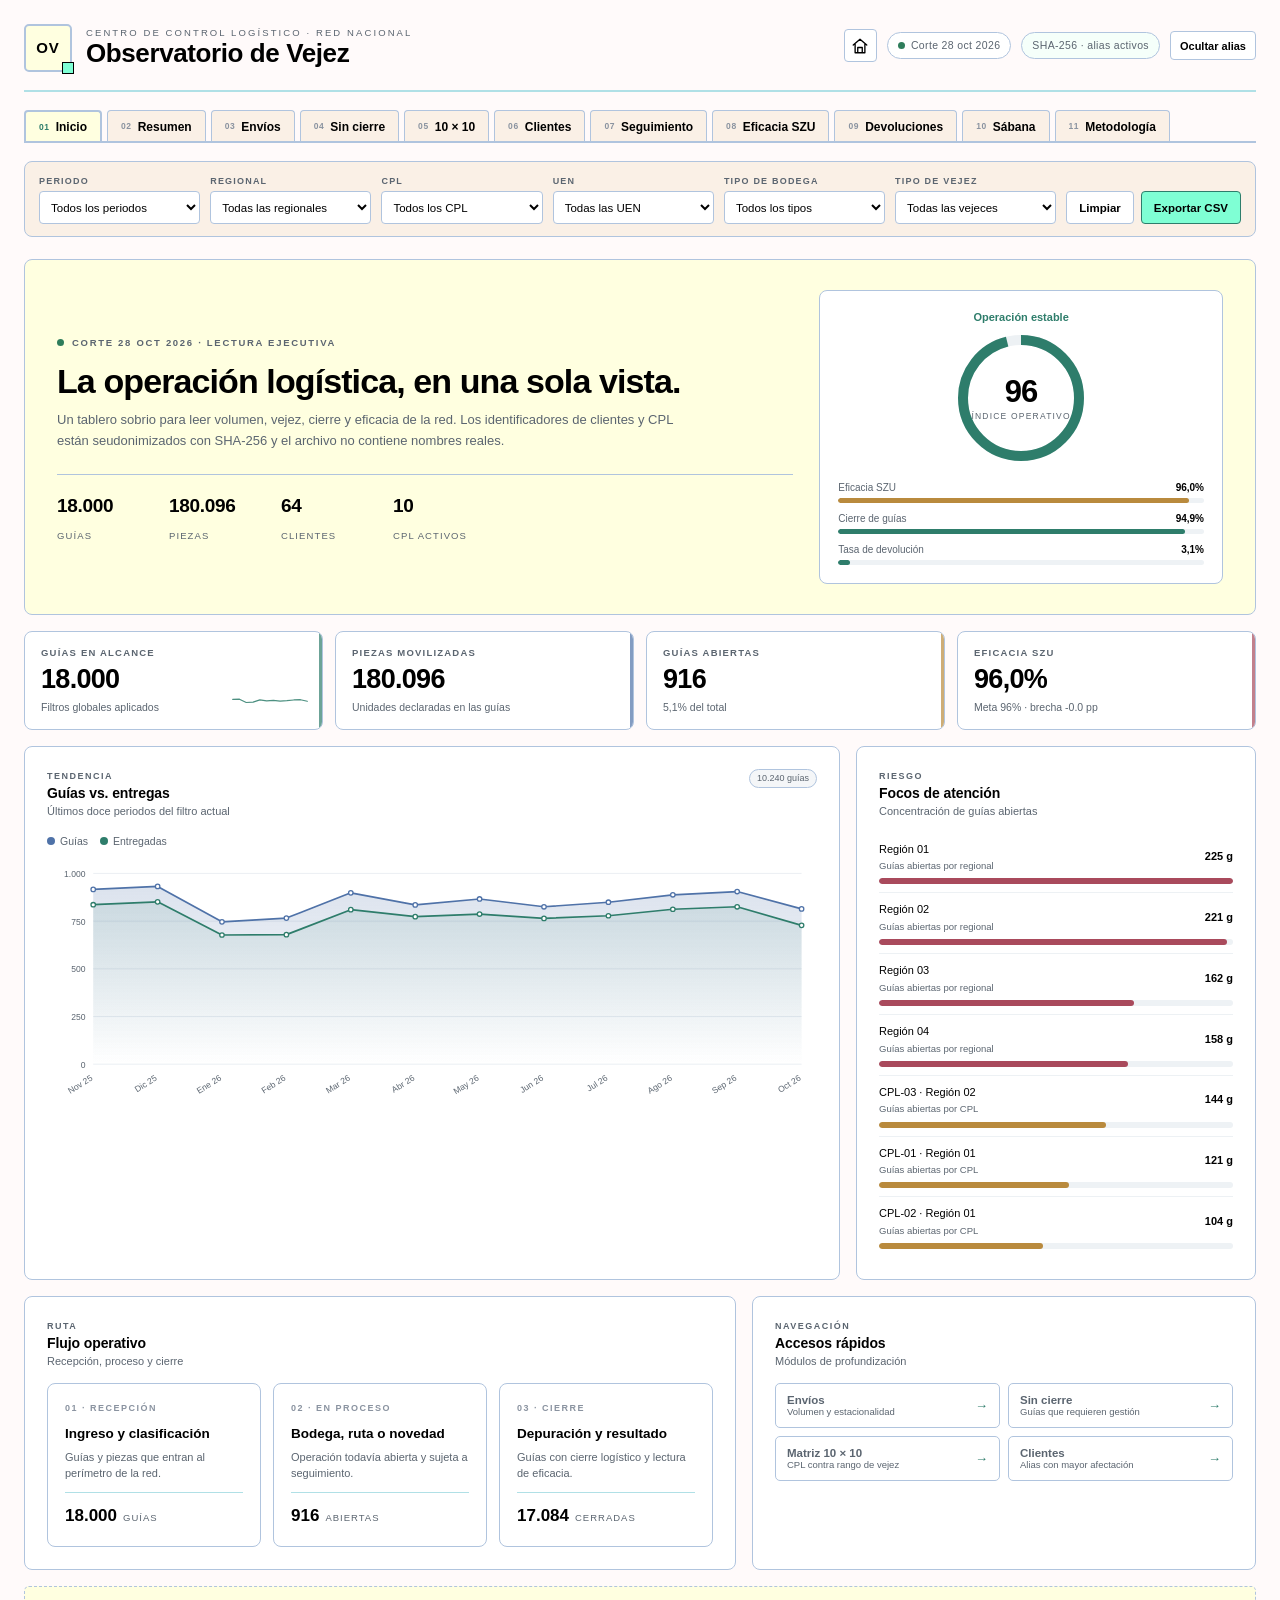
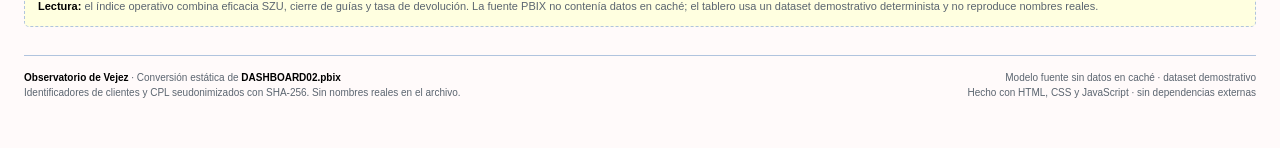
==== commit fc823624: "Docuemntacion: Ajustes de redireccionamiento de paginas" ====
--- a/Indicadores.html
+++ b/Indicadores.html
@@ -122,6 +122,14 @@
 .btn.ghost{background:#fff;border-color:var(--line)}
 .btn.ghost:hover{background:var(--cream)}
 .btn.small{height:29px;font-size:11px;padding:0 9px}
+.home-link{
+  width:33px;height:33px;flex:0 0 auto;display:inline-flex;align-items:center;justify-content:center;
+  border:1px solid var(--line);border-radius:4px;background:#fff;color:var(--ink);
+  transition:background .18s ease,border-color .18s ease;
+}
+.home-link:hover{background:var(--cream);border-color:var(--line-2)}
+.home-link:focus-visible{outline:2px solid var(--aqua);outline-offset:1px}
+.home-link svg{width:18px;height:18px;fill:none;stroke:currentColor;stroke-width:1.8;stroke-linecap:round;stroke-linejoin:round}
 
 /* ---------- Estructura ---------- */
 .view{animation:fadeUp .34s ease both}
@@ -432,6 +440,9 @@
       </div>
     </div>
     <div class="top-meta">
+      <a class="home-link" href="index.html" title="Home" aria-label="Home">
+        <svg viewBox="0 0 24 24" aria-hidden="true"><path d="M3 10.8 12 3l9 7.8M5.5 9.5V21h13V9.5M9 21v-7h6v7"/></svg>
+      </a>
       <span class="badge plain"><span class="live-dot"></span> Corte 28 oct 2026</span>
       <span class="badge" id="privacyBadge">SHA-256 · alias activos</span>
       <button class="btn ghost small" id="privacyToggle" type="button">Ocultar alias</button>
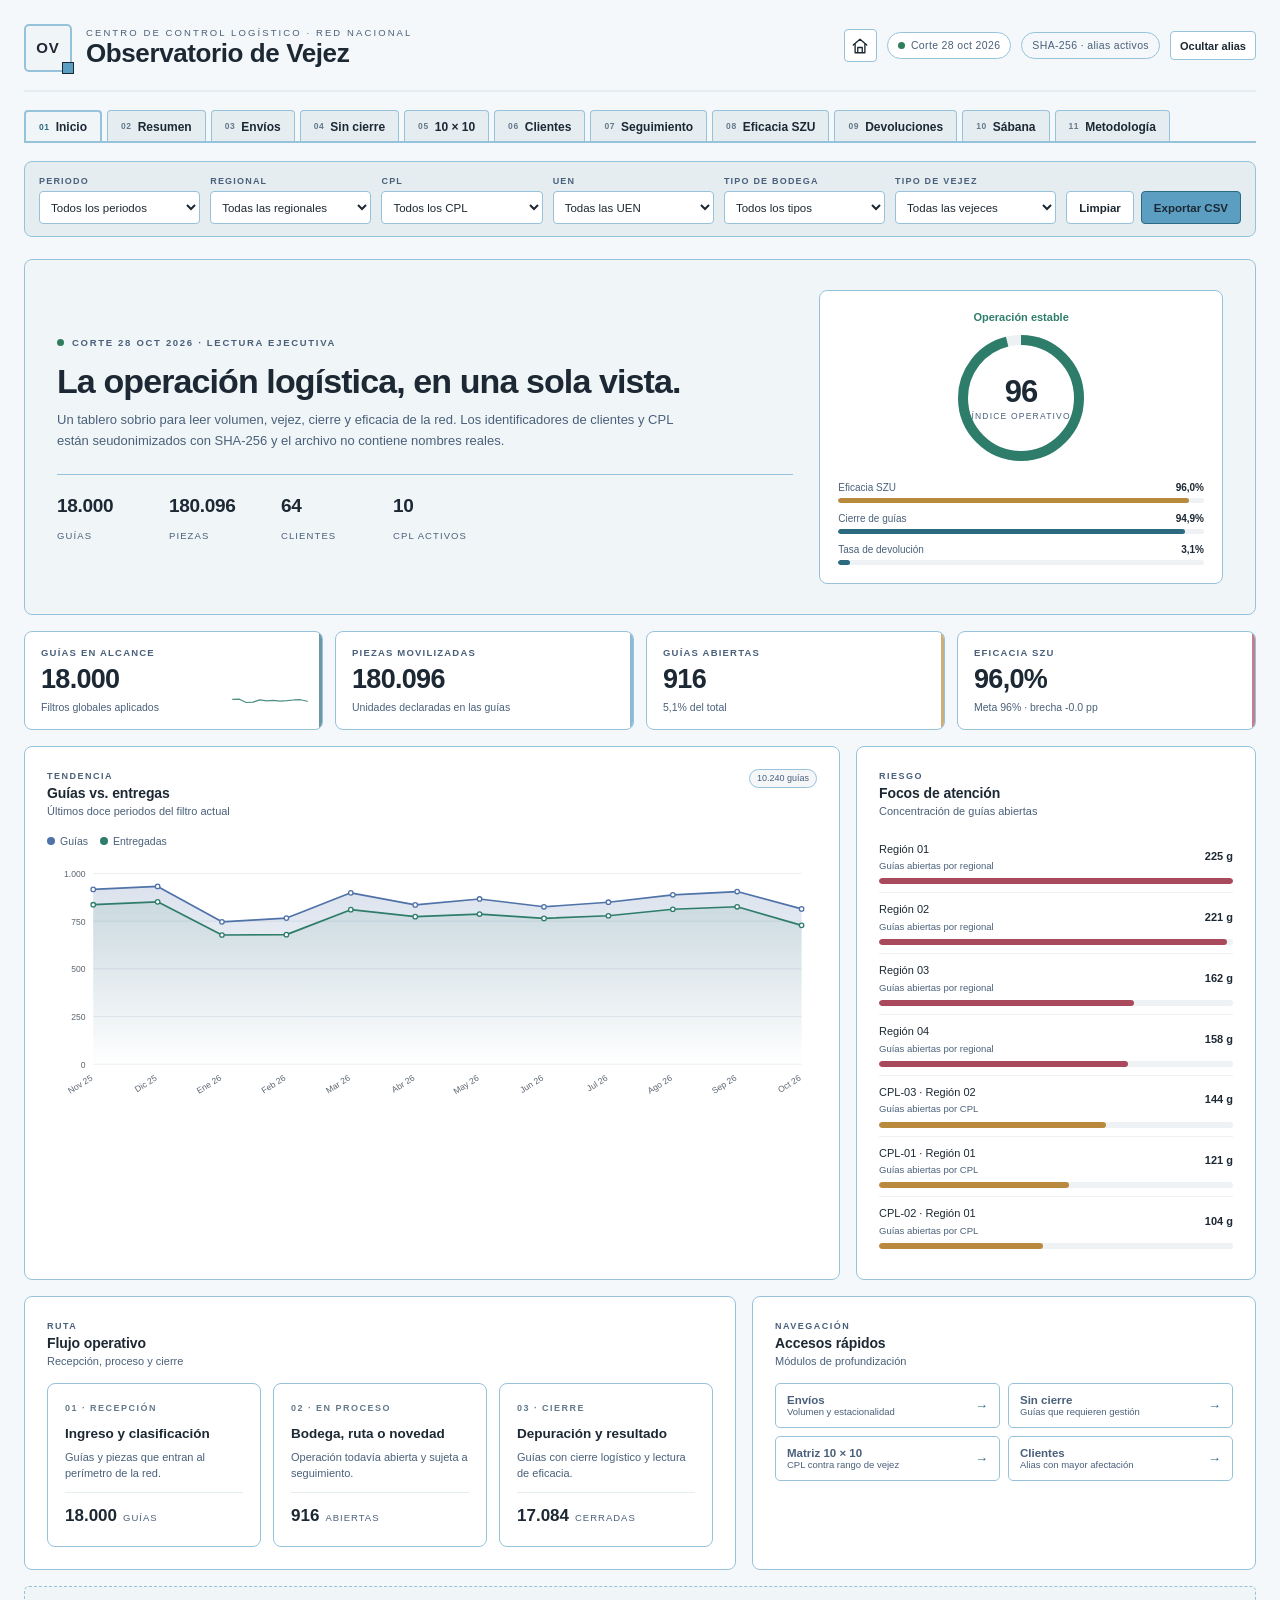
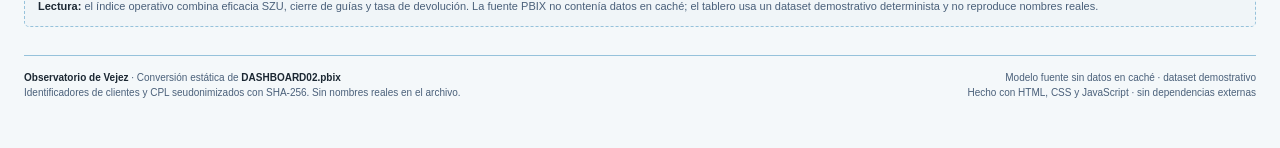
==== commit 3c83f121: "Actualizacion repositorio nueva corrida con nuevos datos" ====
--- a/Indicadores.html
+++ b/Indicadores.html
@@ -6,19 +6,19 @@
 <title>Observatorio de Vejez Logística · Centro de Control</title>
 <style>
 :root{
-  --bg:#FFFAFA;
+  --bg:#F4F8FA;
   --surface:#FFFFFF;
-  --cream:#FFFFE0;
-  --linen:#FAF0E6;
-  --mint:#F5FFFA;
-  --line:#B0C4DE;
-  --line-2:#B0E0E6;
-  --aqua:#7FFFD4;
-  --ink:#000000;
-  --muted:#5B6570;
-  --faint:#8A93A0;
-  --blue:#4F72A8;
-  --teal:#2E7D6B;
+  --cream:#F0F5F8;
+  --linen:#E5EDF1;
+  --mint:#F4F8FA;
+  --line:#96C2DB;
+  --line-2:#E5EDF1;
+  --aqua:#5B9EC2;
+  --ink:#1C2833;
+  --muted:#4A607A;
+  --faint:#64798A;
+  --blue:#5B9EC2;
+  --teal:#2C6A7F;
   --sand:#B98A3D;
   --rose:#A94A5C;
   --good:#2E7D5B;
